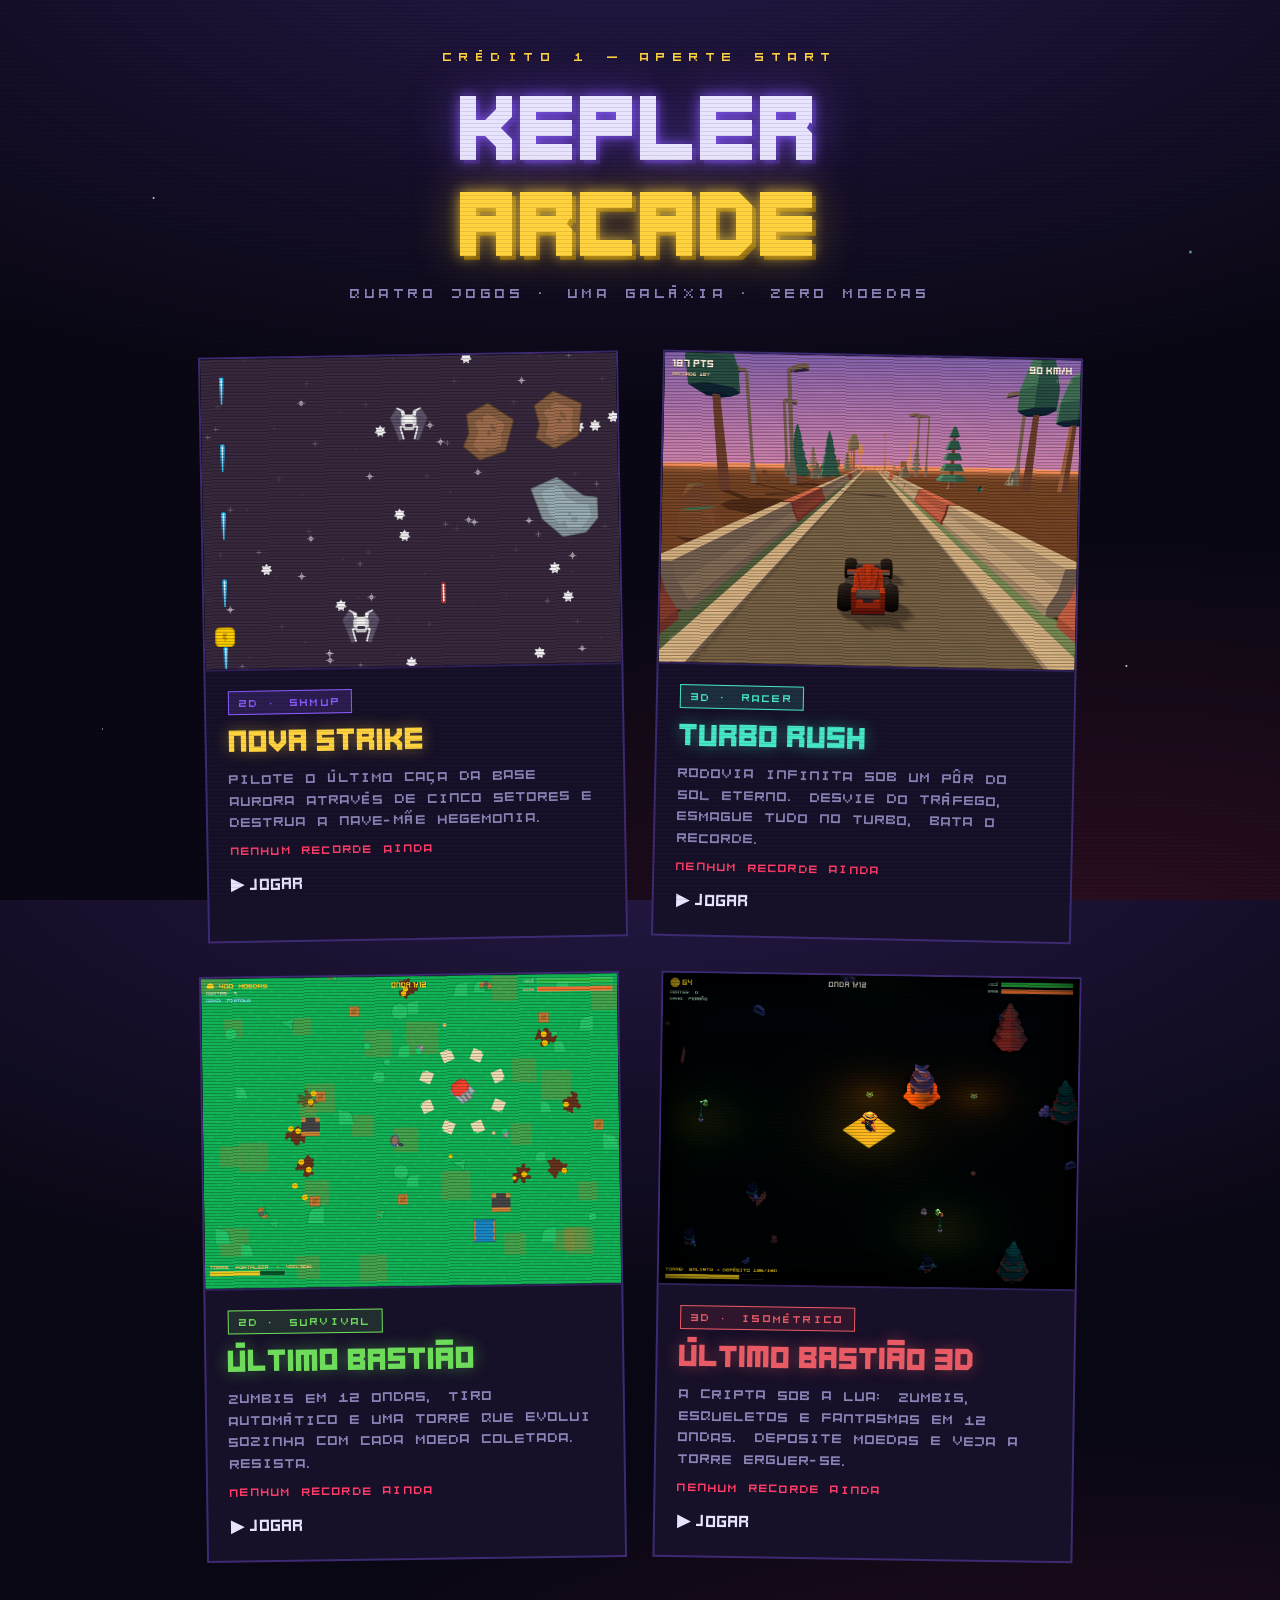
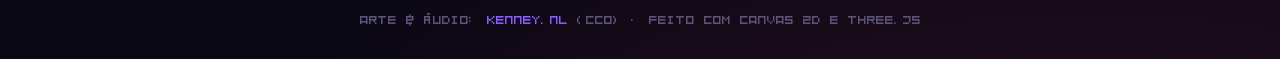
==== index.html @ 78807e3f "ÚLTIMO BASTIÃO 3D — survivors isométrico estilo Diablo Three.js com câmera ortográfica isométrica, n" ====
<!DOCTYPE html>
<html lang="pt-BR">
<head>
  <meta charset="UTF-8">
  <meta name="viewport" content="width=device-width, initial-scale=1.0">
  <title>KEPLER ARCADE — fliperama virtual</title>
  <script>
    // carrega o CSS com versão única por visita (evita estilos em cache)
    document.write('<link rel="stylesheet" href="style.css?v=' + Date.now() + '">');
  </script>
  <noscript><link rel="stylesheet" href="style.css"></noscript>
</head>
<body>
  <div class="stars" aria-hidden="true"></div>

  <header>
    <p class="coin">CRÉDITO 1 — APERTE START</p>
    <h1 class="marquee">KEPLER<em>ARCADE</em></h1>
    <p class="sub">quatro jogos · uma galáxia · zero moedas</p>
  </header>

  <main class="cabinets">
    <!-- NOVA STRIKE -->
    <a class="cab cab-nova" id="link-nova" href="../nova-strike/">
      <div class="cab-screen">
        <img src="assets/shots/nova-strike.png" alt="NOVA STRIKE — gameplay" loading="lazy">
        <div class="scan"></div>
      </div>
      <div class="cab-info">
        <span class="badge badge-2d">2D · SHMUP</span>
        <h2>NOVA STRIKE</h2>
        <p>Pilote o último caça da base Aurora através de cinco setores e destrua a nave-mãe HEGEMONIA.</p>
        <span class="rec" data-key="novastrike_hiscore"></span>
        <span class="play">▶ JOGAR</span>
      </div>
    </a>

    <!-- TURBO RUSH -->
    <a class="cab cab-turbo" href="turbo-rush/">
      <div class="cab-screen">
        <img src="assets/shots/turbo-rush.png" alt="TURBO RUSH — gameplay" loading="lazy">
        <div class="scan"></div>
      </div>
      <div class="cab-info">
        <span class="badge badge-3d">3D · RACER</span>
        <h2>TURBO RUSH</h2>
        <p>Rodovia infinita sob um pôr do sol eterno. Desvie do tráfego, esmague tudo no turbo, bata o recorde.</p>
        <span class="rec" data-key="turborush_hiscore"></span>
        <span class="play">▶ JOGAR</span>
      </div>
    </a>

    <!-- ÚLTIMO BASTIÃO -->
    <a class="cab cab-bastiao" href="ultimo-bastiao/">
      <div class="cab-screen">
        <img src="assets/shots/ultimo-bastiao.png" alt="ÚLTIMO BASTIÃO — gameplay" loading="lazy">
        <div class="scan"></div>
      </div>
      <div class="cab-info">
        <span class="badge badge-srv">2D · SURVIVAL</span>
        <h2>ÚLTIMO BASTIÃO</h2>
        <p>Zumbis em 12 ondas, tiro automático e uma torre que evolui sozinha com cada moeda coletada. Resista.</p>
        <span class="rec" data-key="bastiao_record" data-suffix=" ondas"></span>
        <span class="play">▶ JOGAR</span>
      </div>
    </a>

    <!-- ÚLTIMO BASTIÃO 3D -->
    <a class="cab cab-cripta" href="bastiao-3d/">
      <div class="cab-screen">
        <img src="assets/shots/bastiao-3d.png" alt="ÚLTIMO BASTIÃO 3D — gameplay" loading="lazy">
        <div class="scan"></div>
      </div>
      <div class="cab-info">
        <span class="badge badge-cripta">3D · ISOMÉTRICO</span>
        <h2>ÚLTIMO BASTIÃO 3D</h2>
        <p>A cripta sob a lua: zumbis, esqueletos e fantasmas em 12 ondas. Deposite moedas e veja a torre erguer-se.</p>
        <span class="rec" data-key="bastiao3d_record" data-suffix=" ondas"></span>
        <span class="play">▶ JOGAR</span>
      </div>
    </a>
  </main>

  <footer>
    <p>arte &amp; áudio: <a href="https://kenney.nl" target="_blank" rel="noopener">kenney.nl</a> (CC0) · feito com canvas 2D e three.js</p>
  </footer>

  <div class="crt" aria-hidden="true"></div>

  <script>
    // em produção (GitHub Pages) o NOVA STRIKE mora em outro repositório
    if (location.hostname.endsWith('github.io')) {
      document.getElementById('link-nova').href = 'https://hayatog.github.io/nova-strike/';
    }
    // cache-busting: cada visita gera links únicos, forçando HTML fresco dos jogos
    document.querySelectorAll('.cab').forEach(a => {
      a.addEventListener('click', () => {
        const url = new URL(a.href, location.href);
        url.searchParams.set('t', Date.now());
        a.href = url.toString();
      });
    });
    // recordes salvos no navegador (mesma origem = compartilhado entre os jogos)
    document.querySelectorAll('.rec').forEach(el => {
      try {
        const v = parseInt(localStorage.getItem(el.dataset.key) || '0', 10);
        el.textContent = v > 0 ? 'SEU RECORDE: ' + v.toLocaleString('pt-BR') + (el.dataset.suffix || '') : 'NENHUM RECORDE AINDA';
      } catch (e) { el.textContent = ''; }
    });
  </script>
</body>
</html>
---- style.css ----
@font-face {
  font-family: 'Kenney Future';
  src: url('assets/fonts/Kenney Future Square.ttf') format('truetype');
}
@font-face {
  font-family: 'Kenney Mono';
  src: url('assets/fonts/Kenney Mini Square Mono.ttf') format('truetype');
}
@font-face {
  font-family: 'Kenney Pixel';
  src: url('assets/fonts/Kenney Pixel.ttf') format('truetype');
}

:root {
  --void: #0a0714;
  --panel: #161028;
  --neon-purple: #8a5cff;
  --neon-yellow: #ffd23e;
  --neon-teal: #46e6c8;
  --neon-pink: #ff3d68;
  --text: #e8e4ff;
  --dim: #8c84b8;
}

* { margin: 0; padding: 0; box-sizing: border-box; }

html { height: 100%; }
body {
  min-height: 100%;
  background:
    radial-gradient(ellipse 90% 55% at 50% -10%, rgba(138,92,255,.22), transparent),
    radial-gradient(ellipse 70% 45% at 85% 105%, rgba(255,61,104,.14), transparent),
    var(--void);
  color: var(--text);
  font-family: 'Kenney Mono', monospace;
  display: flex; flex-direction: column; align-items: center;
  padding: 48px 20px 32px;
  overflow-x: hidden;
}

/* estrelas em CSS puro */
.stars {
  position: fixed; inset: 0; pointer-events: none; z-index: 0;
  background-image:
    radial-gradient(1.5px 1.5px at 12% 22%, #fff, transparent),
    radial-gradient(1px 1px at 34% 64%, #cdbfff, transparent),
    radial-gradient(2px 2px at 56% 12%, #fff, transparent),
    radial-gradient(1px 1px at 71% 41%, #9ce0ff, transparent),
    radial-gradient(1.5px 1.5px at 88% 74%, #fff, transparent),
    radial-gradient(1px 1px at 8% 81%, #ffd9b0, transparent),
    radial-gradient(1.5px 1.5px at 44% 89%, #cdbfff, transparent),
    radial-gradient(1px 1px at 63% 56%, #fff, transparent),
    radial-gradient(2px 2px at 93% 28%, #9ce0ff, transparent),
    radial-gradient(1px 1px at 25% 44%, #fff, transparent);
  animation: twinkle 4s ease-in-out infinite alternate;
}
@keyframes twinkle { from { opacity: .55; } to { opacity: 1; } }

header { text-align: center; z-index: 1; }

.coin {
  font-size: 13px; letter-spacing: .5em; color: var(--neon-yellow);
  animation: blink 1.4s steps(2) infinite;
}
@keyframes blink { 50% { opacity: .25; } }

.marquee {
  font-family: 'Kenney Future', sans-serif;
  font-size: clamp(44px, 9vw, 96px);
  line-height: 1;
  margin: 18px 0 10px;
  color: var(--text);
  text-shadow:
    0 0 14px rgba(138,92,255,.9),
    0 0 48px rgba(138,92,255,.5),
    4px 4px 0 #2a1a55;
}
.marquee em {
  font-style: normal; display: block;
  color: var(--neon-yellow);
  text-shadow:
    0 0 14px rgba(255,210,62,.8),
    0 0 48px rgba(255,210,62,.4),
    4px 4px 0 #6b4a00;
}

.sub { color: var(--dim); letter-spacing: .25em; font-size: clamp(11px, 1.8vw, 14px); }

/* ---------- gabinetes ---------- */
.cabinets {
  display: grid;
  grid-template-columns: repeat(auto-fit, minmax(300px, 420px));
  gap: 34px;
  justify-content: center;
  margin: 52px 0;
  z-index: 1;
  width: 100%;
  max-width: 960px;
}

.cab {
  display: flex; flex-direction: column;
  background: var(--panel);
  border: 2px solid rgba(138,92,255,.35);
  text-decoration: none; color: inherit;
  transform: rotate(-1deg);
  transition: transform .18s ease, box-shadow .18s ease, border-color .18s ease;
}
.cab:nth-child(2) { transform: rotate(1.2deg); }
.cab:hover {
  transform: rotate(0) translateY(-8px) scale(1.02);
  border-color: var(--neon-yellow);
  box-shadow: 0 18px 50px rgba(0,0,0,.6), 0 0 38px rgba(138,92,255,.35);
}
.cab-turbo:hover { box-shadow: 0 18px 50px rgba(0,0,0,.6), 0 0 38px rgba(70,230,200,.3); border-color: var(--neon-teal); }

.cab-screen {
  position: relative;
  aspect-ratio: 4 / 3;
  overflow: hidden;
  background: #000;
  border-bottom: 2px solid rgba(138,92,255,.35);
}
.cab-screen img {
  width: 100%; height: 100%; object-fit: cover; display: block;
  filter: saturate(1.15) contrast(1.05);
  transition: transform .3s ease;
}
.cab:hover .cab-screen img { transform: scale(1.06); }
.scan {
  position: absolute; inset: 0;
  background: repeating-linear-gradient(0deg, rgba(0,0,0,.22) 0 1px, transparent 1px 3px);
  pointer-events: none;
}

.cab-info { padding: 20px 22px 24px; display: flex; flex-direction: column; gap: 9px; }

.badge {
  align-self: flex-start;
  font-size: 11px; letter-spacing: .2em;
  padding: 4px 10px;
}
.badge-2d { background: rgba(138,92,255,.18); color: var(--neon-purple); border: 1px solid var(--neon-purple); }
.badge-3d { background: rgba(70,230,200,.14); color: var(--neon-teal); border: 1px solid var(--neon-teal); }
.badge-srv { background: rgba(110,220,90,.14); color: #6edc5a; border: 1px solid #6edc5a; }
.badge-cripta { background: rgba(200,60,70,.14); color: #e85a64; border: 1px solid #e85a64; }

.cab h2 {
  font-family: 'Kenney Future', sans-serif;
  font-size: clamp(24px, 3.4vw, 32px);
}
.cab-nova h2 { color: var(--neon-yellow); text-shadow: 0 0 16px rgba(255,210,62,.45); }
.cab-turbo h2 { color: var(--neon-teal); text-shadow: 0 0 16px rgba(70,230,200,.45); }
.cab-bastiao h2 { color: #6edc5a; text-shadow: 0 0 16px rgba(110,220,90,.45); }
.cab-bastiao:hover { box-shadow: 0 18px 50px rgba(0,0,0,.6), 0 0 38px rgba(110,220,90,.3); border-color: #6edc5a; }
.cab-cripta h2 { color: #e85a64; text-shadow: 0 0 16px rgba(232,90,100,.45); }
.cab-cripta:hover { box-shadow: 0 18px 50px rgba(0,0,0,.6), 0 0 38px rgba(232,90,100,.3); border-color: #e85a64; }
.cab:nth-child(3) { transform: rotate(-0.8deg); }
.cab:nth-child(4) { transform: rotate(0.9deg); }

.cab p { font-size: 14px; line-height: 1.55; color: var(--dim); }

.rec { font-size: 12px; color: var(--neon-pink); letter-spacing: .1em; }

.play {
  margin-top: 6px;
  font-family: 'Kenney Future', sans-serif;
  font-size: 18px; color: var(--text);
}
.cab:hover .play { animation: blink 0.8s steps(2) infinite; }

footer { z-index: 1; color: #5c5478; font-size: 12px; text-align: center; }
footer a { color: var(--neon-purple); text-decoration: none; }

/* ---------- CRT global ---------- */
.crt {
  position: fixed; inset: 0; z-index: 60; pointer-events: none;
  background: repeating-linear-gradient(0deg, rgba(0,0,0,.09) 0 1px, transparent 1px 4px);
}
---- style.css ----
@font-face {
  font-family: 'Kenney Future';
  src: url('assets/fonts/Kenney Future Square.ttf') format('truetype');
}
@font-face {
  font-family: 'Kenney Mono';
  src: url('assets/fonts/Kenney Mini Square Mono.ttf') format('truetype');
}
@font-face {
  font-family: 'Kenney Pixel';
  src: url('assets/fonts/Kenney Pixel.ttf') format('truetype');
}

:root {
  --void: #0a0714;
  --panel: #161028;
  --neon-purple: #8a5cff;
  --neon-yellow: #ffd23e;
  --neon-teal: #46e6c8;
  --neon-pink: #ff3d68;
  --text: #e8e4ff;
  --dim: #8c84b8;
}

* { margin: 0; padding: 0; box-sizing: border-box; }

html { height: 100%; }
body {
  min-height: 100%;
  background:
    radial-gradient(ellipse 90% 55% at 50% -10%, rgba(138,92,255,.22), transparent),
    radial-gradient(ellipse 70% 45% at 85% 105%, rgba(255,61,104,.14), transparent),
    var(--void);
  color: var(--text);
  font-family: 'Kenney Mono', monospace;
  display: flex; flex-direction: column; align-items: center;
  padding: 48px 20px 32px;
  overflow-x: hidden;
}

/* estrelas em CSS puro */
.stars {
  position: fixed; inset: 0; pointer-events: none; z-index: 0;
  background-image:
    radial-gradient(1.5px 1.5px at 12% 22%, #fff, transparent),
    radial-gradient(1px 1px at 34% 64%, #cdbfff, transparent),
    radial-gradient(2px 2px at 56% 12%, #fff, transparent),
    radial-gradient(1px 1px at 71% 41%, #9ce0ff, transparent),
    radial-gradient(1.5px 1.5px at 88% 74%, #fff, transparent),
    radial-gradient(1px 1px at 8% 81%, #ffd9b0, transparent),
    radial-gradient(1.5px 1.5px at 44% 89%, #cdbfff, transparent),
    radial-gradient(1px 1px at 63% 56%, #fff, transparent),
    radial-gradient(2px 2px at 93% 28%, #9ce0ff, transparent),
    radial-gradient(1px 1px at 25% 44%, #fff, transparent);
  animation: twinkle 4s ease-in-out infinite alternate;
}
@keyframes twinkle { from { opacity: .55; } to { opacity: 1; } }

header { text-align: center; z-index: 1; }

.coin {
  font-size: 13px; letter-spacing: .5em; color: var(--neon-yellow);
  animation: blink 1.4s steps(2) infinite;
}
@keyframes blink { 50% { opacity: .25; } }

.marquee {
  font-family: 'Kenney Future', sans-serif;
  font-size: clamp(44px, 9vw, 96px);
  line-height: 1;
  margin: 18px 0 10px;
  color: var(--text);
  text-shadow:
    0 0 14px rgba(138,92,255,.9),
    0 0 48px rgba(138,92,255,.5),
    4px 4px 0 #2a1a55;
}
.marquee em {
  font-style: normal; display: block;
  color: var(--neon-yellow);
  text-shadow:
    0 0 14px rgba(255,210,62,.8),
    0 0 48px rgba(255,210,62,.4),
    4px 4px 0 #6b4a00;
}

.sub { color: var(--dim); letter-spacing: .25em; font-size: clamp(11px, 1.8vw, 14px); }

/* ---------- gabinetes ---------- */
.cabinets {
  display: grid;
  grid-template-columns: repeat(auto-fit, minmax(300px, 420px));
  gap: 34px;
  justify-content: center;
  margin: 52px 0;
  z-index: 1;
  width: 100%;
  max-width: 960px;
}

.cab {
  display: flex; flex-direction: column;
  background: var(--panel);
  border: 2px solid rgba(138,92,255,.35);
  text-decoration: none; color: inherit;
  transform: rotate(-1deg);
  transition: transform .18s ease, box-shadow .18s ease, border-color .18s ease;
}
.cab:nth-child(2) { transform: rotate(1.2deg); }
.cab:hover {
  transform: rotate(0) translateY(-8px) scale(1.02);
  border-color: var(--neon-yellow);
  box-shadow: 0 18px 50px rgba(0,0,0,.6), 0 0 38px rgba(138,92,255,.35);
}
.cab-turbo:hover { box-shadow: 0 18px 50px rgba(0,0,0,.6), 0 0 38px rgba(70,230,200,.3); border-color: var(--neon-teal); }

.cab-screen {
  position: relative;
  aspect-ratio: 4 / 3;
  overflow: hidden;
  background: #000;
  border-bottom: 2px solid rgba(138,92,255,.35);
}
.cab-screen img {
  width: 100%; height: 100%; object-fit: cover; display: block;
  filter: saturate(1.15) contrast(1.05);
  transition: transform .3s ease;
}
.cab:hover .cab-screen img { transform: scale(1.06); }
.scan {
  position: absolute; inset: 0;
  background: repeating-linear-gradient(0deg, rgba(0,0,0,.22) 0 1px, transparent 1px 3px);
  pointer-events: none;
}

.cab-info { padding: 20px 22px 24px; display: flex; flex-direction: column; gap: 9px; }

.badge {
  align-self: flex-start;
  font-size: 11px; letter-spacing: .2em;
  padding: 4px 10px;
}
.badge-2d { background: rgba(138,92,255,.18); color: var(--neon-purple); border: 1px solid var(--neon-purple); }
.badge-3d { background: rgba(70,230,200,.14); color: var(--neon-teal); border: 1px solid var(--neon-teal); }
.badge-srv { background: rgba(110,220,90,.14); color: #6edc5a; border: 1px solid #6edc5a; }
.badge-cripta { background: rgba(200,60,70,.14); color: #e85a64; border: 1px solid #e85a64; }

.cab h2 {
  font-family: 'Kenney Future', sans-serif;
  font-size: clamp(24px, 3.4vw, 32px);
}
.cab-nova h2 { color: var(--neon-yellow); text-shadow: 0 0 16px rgba(255,210,62,.45); }
.cab-turbo h2 { color: var(--neon-teal); text-shadow: 0 0 16px rgba(70,230,200,.45); }
.cab-bastiao h2 { color: #6edc5a; text-shadow: 0 0 16px rgba(110,220,90,.45); }
.cab-bastiao:hover { box-shadow: 0 18px 50px rgba(0,0,0,.6), 0 0 38px rgba(110,220,90,.3); border-color: #6edc5a; }
.cab-cripta h2 { color: #e85a64; text-shadow: 0 0 16px rgba(232,90,100,.45); }
.cab-cripta:hover { box-shadow: 0 18px 50px rgba(0,0,0,.6), 0 0 38px rgba(232,90,100,.3); border-color: #e85a64; }
.cab:nth-child(3) { transform: rotate(-0.8deg); }
.cab:nth-child(4) { transform: rotate(0.9deg); }

.cab p { font-size: 14px; line-height: 1.55; color: var(--dim); }

.rec { font-size: 12px; color: var(--neon-pink); letter-spacing: .1em; }

.play {
  margin-top: 6px;
  font-family: 'Kenney Future', sans-serif;
  font-size: 18px; color: var(--text);
}
.cab:hover .play { animation: blink 0.8s steps(2) infinite; }

footer { z-index: 1; color: #5c5478; font-size: 12px; text-align: center; }
footer a { color: var(--neon-purple); text-decoration: none; }

/* ---------- CRT global ---------- */
.crt {
  position: fixed; inset: 0; z-index: 60; pointer-events: none;
  background: repeating-linear-gradient(0deg, rgba(0,0,0,.09) 0 1px, transparent 1px 4px);
}
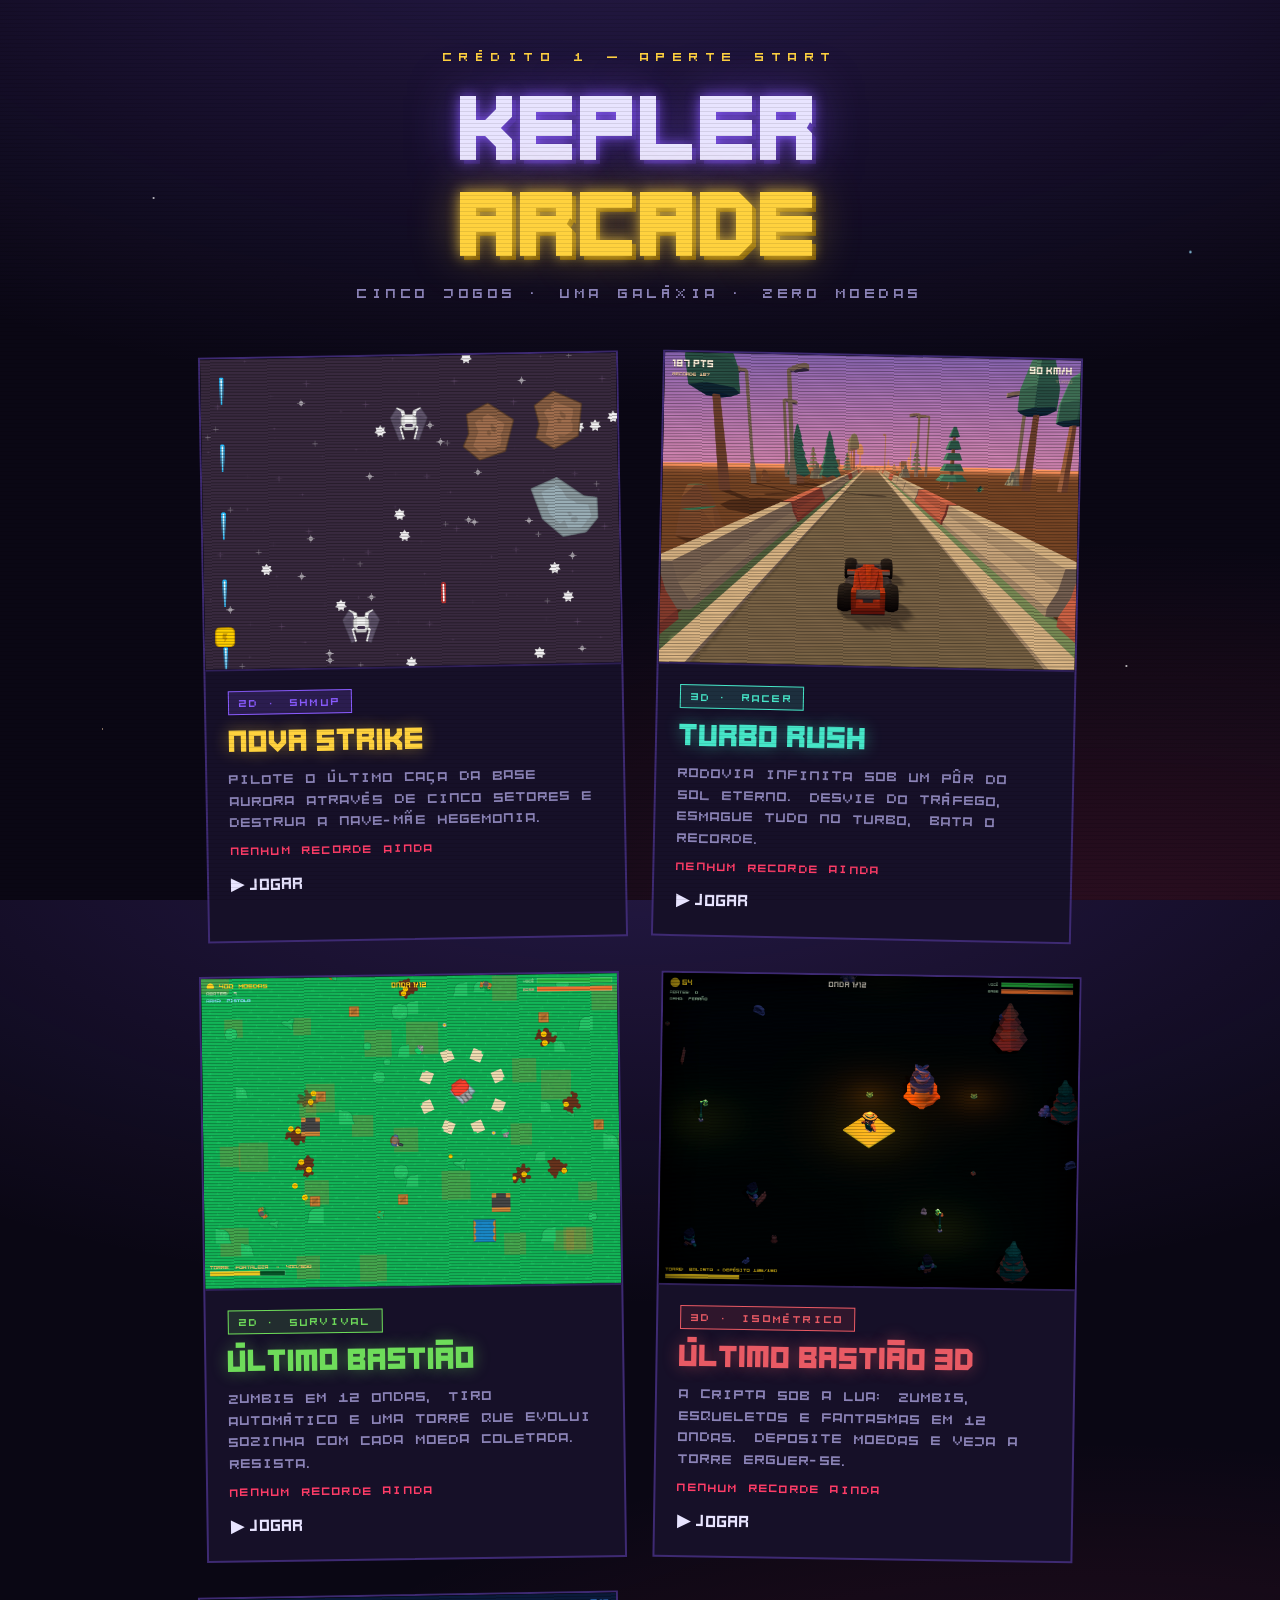
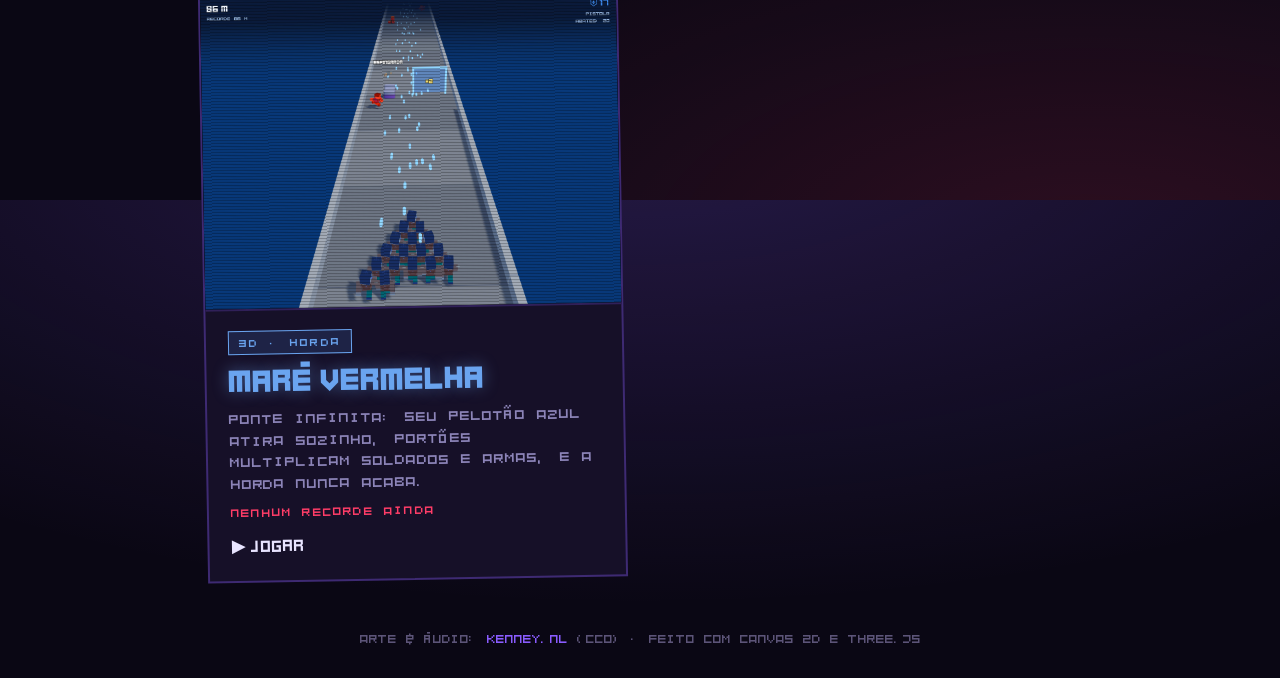
==== commit 7838d0d9: "MARÉ VERMELHA — bridge runner de horda infinita (estilo Last War) Pelotão azul com tiro automático m" ====
--- a/index.html
+++ b/index.html
@@ -16,7 +16,7 @@
   <header>
     <p class="coin">CRÉDITO 1 — APERTE START</p>
     <h1 class="marquee">KEPLER<em>ARCADE</em></h1>
-    <p class="sub">quatro jogos · uma galáxia · zero moedas</p>
+    <p class="sub">cinco jogos · uma galáxia · zero moedas</p>
   </header>
 
   <main class="cabinets">
@@ -79,6 +79,21 @@
         <span class="play">▶ JOGAR</span>
       </div>
     </a>
+
+    <!-- MARÉ VERMELHA -->
+    <a class="cab cab-mare" href="mare-vermelha/">
+      <div class="cab-screen">
+        <img src="assets/shots/mare-vermelha.png" alt="MARÉ VERMELHA — gameplay" loading="lazy">
+        <div class="scan"></div>
+      </div>
+      <div class="cab-info">
+        <span class="badge badge-mare">3D · HORDA</span>
+        <h2>MARÉ VERMELHA</h2>
+        <p>Ponte infinita: seu pelotão azul atira sozinho, portões multiplicam soldados e armas, e a horda nunca acaba.</p>
+        <span class="rec" data-key="mare_record" data-suffix=" m"></span>
+        <span class="play">▶ JOGAR</span>
+      </div>
+    </a>
   </main>
 
   <footer>
--- a/style.css
+++ b/style.css
@@ -144,6 +144,7 @@
 .badge-3d { background: rgba(70,230,200,.14); color: var(--neon-teal); border: 1px solid var(--neon-teal); }
 .badge-srv { background: rgba(110,220,90,.14); color: #6edc5a; border: 1px solid #6edc5a; }
 .badge-cripta { background: rgba(200,60,70,.14); color: #e85a64; border: 1px solid #e85a64; }
+.badge-mare { background: rgba(74,138,223,.16); color: #6aa4ef; border: 1px solid #6aa4ef; }
 
 .cab h2 {
   font-family: 'Kenney Future', sans-serif;
@@ -155,8 +156,11 @@
 .cab-bastiao:hover { box-shadow: 0 18px 50px rgba(0,0,0,.6), 0 0 38px rgba(110,220,90,.3); border-color: #6edc5a; }
 .cab-cripta h2 { color: #e85a64; text-shadow: 0 0 16px rgba(232,90,100,.45); }
 .cab-cripta:hover { box-shadow: 0 18px 50px rgba(0,0,0,.6), 0 0 38px rgba(232,90,100,.3); border-color: #e85a64; }
+.cab-mare h2 { color: #6aa4ef; text-shadow: 0 0 16px rgba(106,164,239,.45); }
+.cab-mare:hover { box-shadow: 0 18px 50px rgba(0,0,0,.6), 0 0 38px rgba(106,164,239,.3); border-color: #6aa4ef; }
 .cab:nth-child(3) { transform: rotate(-0.8deg); }
 .cab:nth-child(4) { transform: rotate(0.9deg); }
+.cab:nth-child(5) { transform: rotate(-1deg); }
 
 .cab p { font-size: 14px; line-height: 1.55; color: var(--dim); }
 
--- a/style.css
+++ b/style.css
@@ -144,6 +144,7 @@
 .badge-3d { background: rgba(70,230,200,.14); color: var(--neon-teal); border: 1px solid var(--neon-teal); }
 .badge-srv { background: rgba(110,220,90,.14); color: #6edc5a; border: 1px solid #6edc5a; }
 .badge-cripta { background: rgba(200,60,70,.14); color: #e85a64; border: 1px solid #e85a64; }
+.badge-mare { background: rgba(74,138,223,.16); color: #6aa4ef; border: 1px solid #6aa4ef; }
 
 .cab h2 {
   font-family: 'Kenney Future', sans-serif;
@@ -155,8 +156,11 @@
 .cab-bastiao:hover { box-shadow: 0 18px 50px rgba(0,0,0,.6), 0 0 38px rgba(110,220,90,.3); border-color: #6edc5a; }
 .cab-cripta h2 { color: #e85a64; text-shadow: 0 0 16px rgba(232,90,100,.45); }
 .cab-cripta:hover { box-shadow: 0 18px 50px rgba(0,0,0,.6), 0 0 38px rgba(232,90,100,.3); border-color: #e85a64; }
+.cab-mare h2 { color: #6aa4ef; text-shadow: 0 0 16px rgba(106,164,239,.45); }
+.cab-mare:hover { box-shadow: 0 18px 50px rgba(0,0,0,.6), 0 0 38px rgba(106,164,239,.3); border-color: #6aa4ef; }
 .cab:nth-child(3) { transform: rotate(-0.8deg); }
 .cab:nth-child(4) { transform: rotate(0.9deg); }
+.cab:nth-child(5) { transform: rotate(-1deg); }
 
 .cab p { font-size: 14px; line-height: 1.55; color: var(--dim); }
 
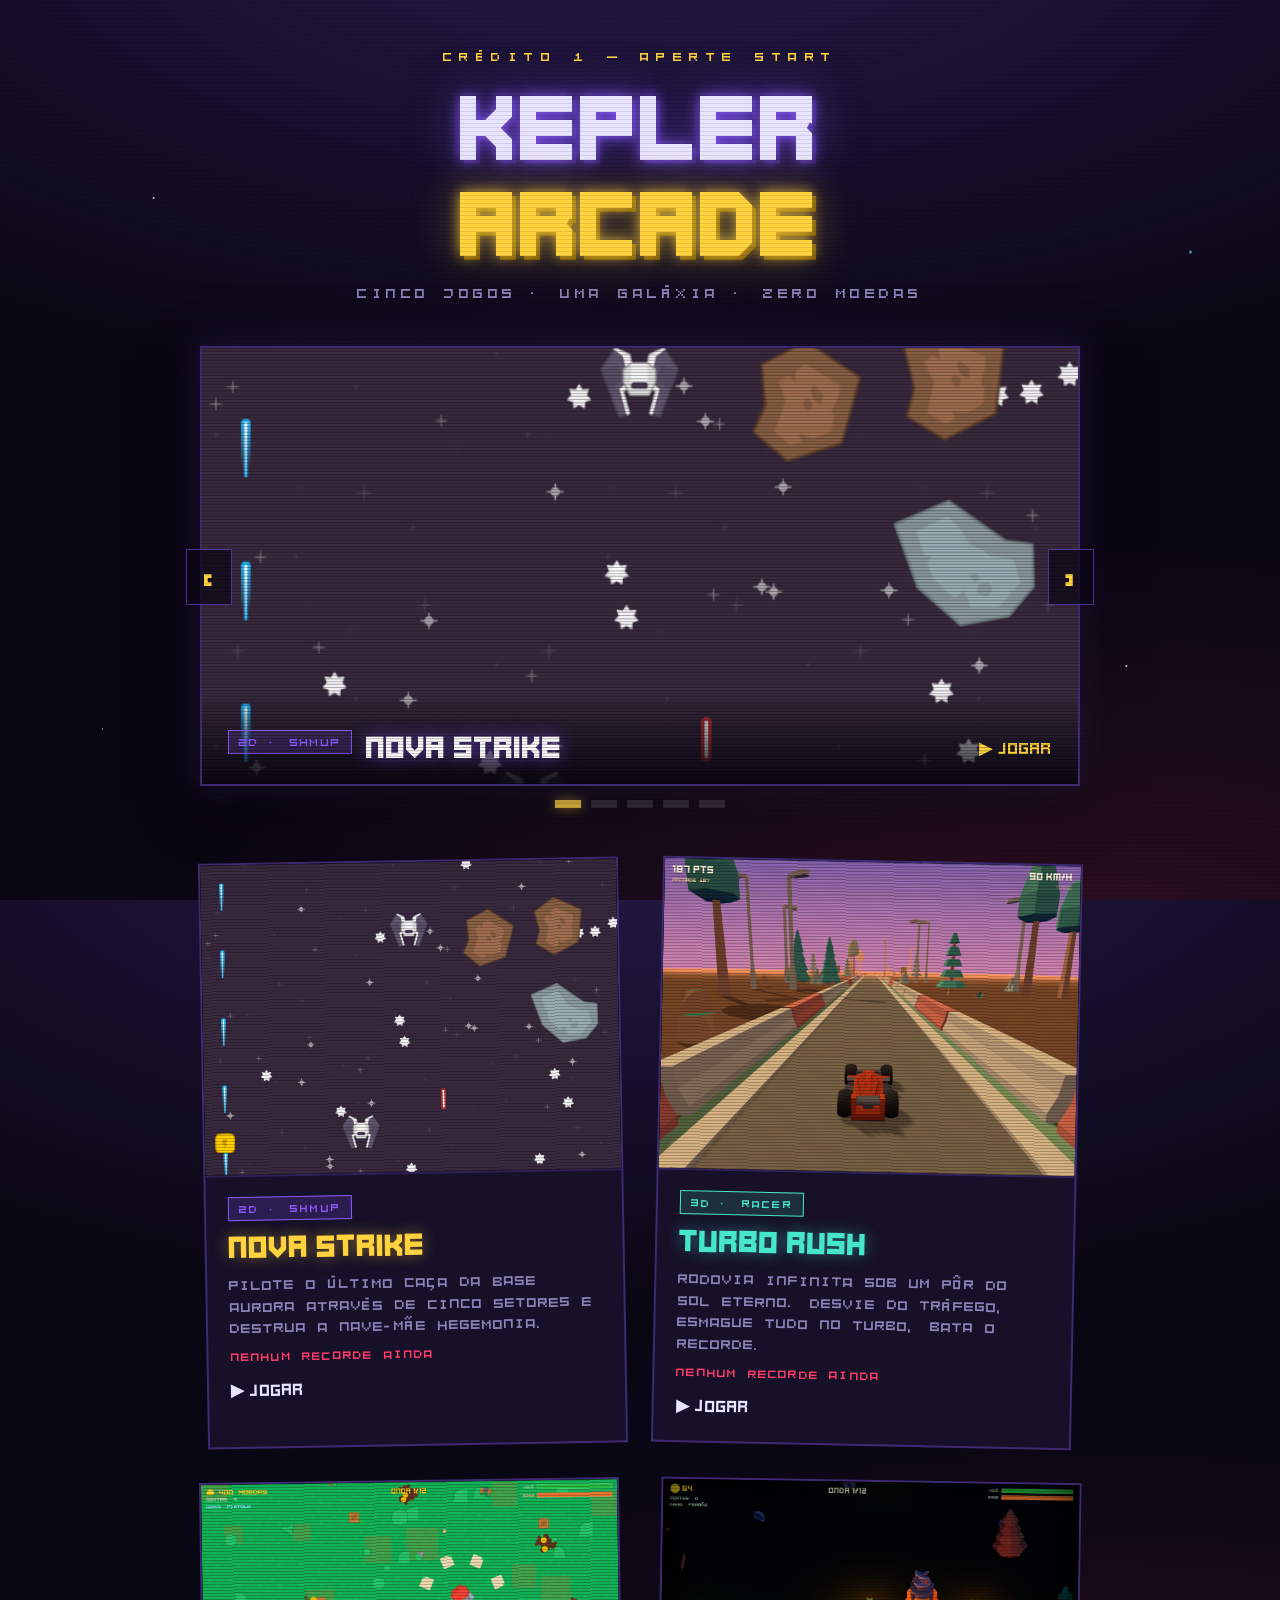
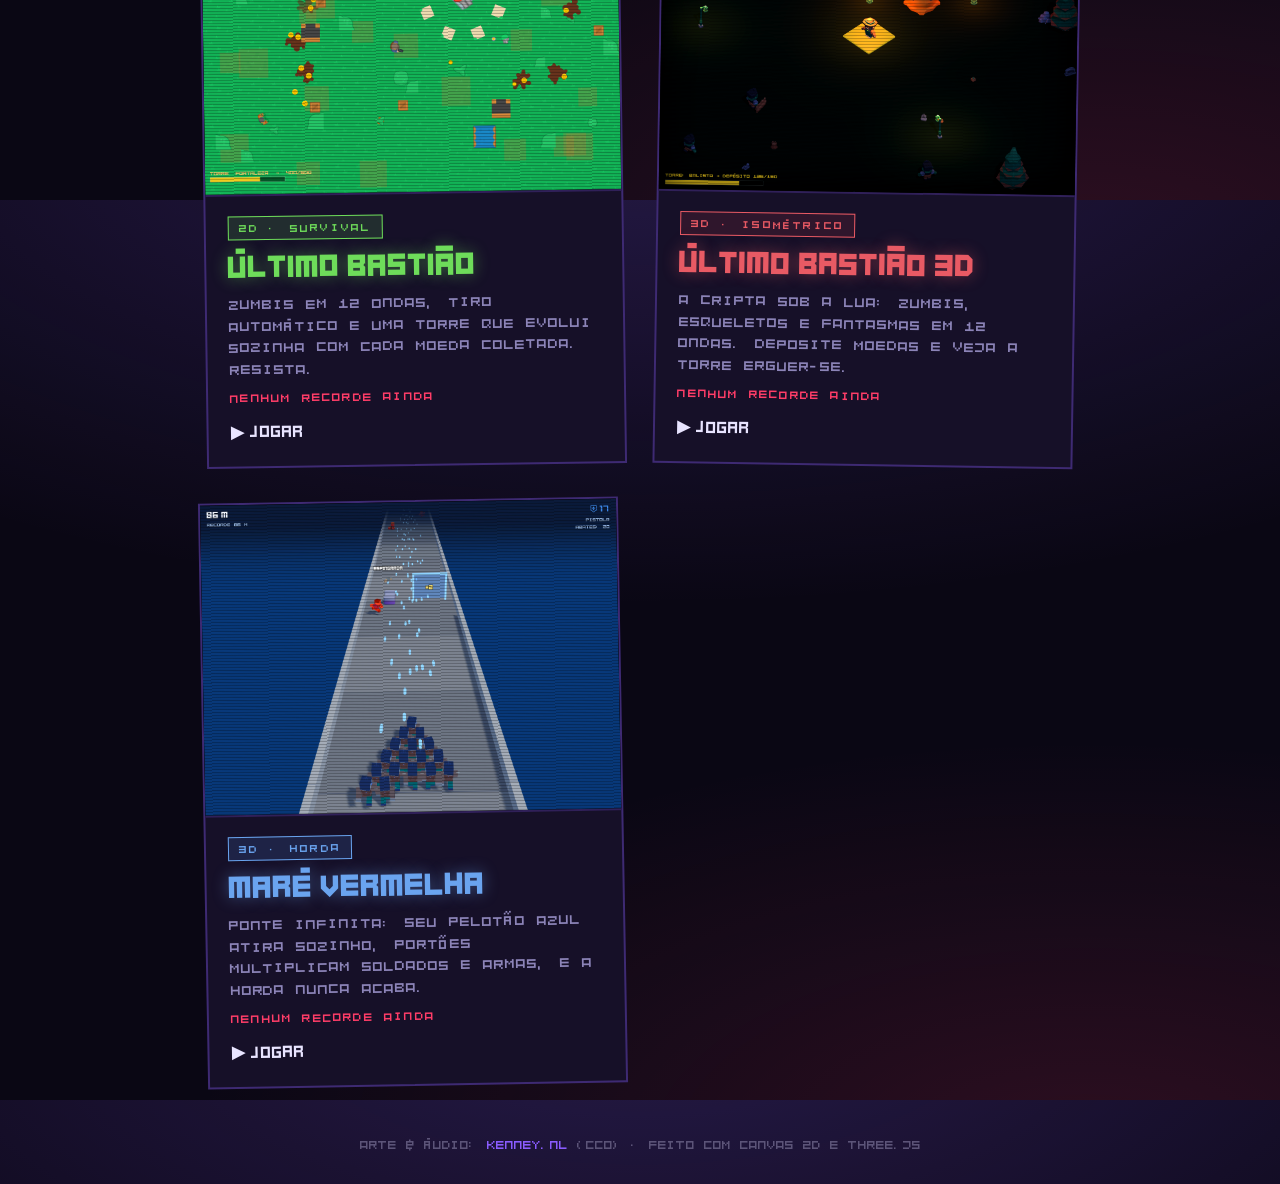
==== commit 57df6352: "Maré Vermelha turbinado + carrossel de destaques no hub Maré Vermelha (validado localmente): - Inimi" ====
--- a/index.html
+++ b/index.html
@@ -19,6 +19,36 @@
     <p class="sub">cinco jogos · uma galáxia · zero moedas</p>
   </header>
 
+  <!-- Carrossel de destaque -->
+  <section class="carousel" id="carousel" aria-label="Destaques">
+    <div class="car-track" id="car-track">
+      <a class="car-slide" href="../nova-strike/" data-nova>
+        <img src="assets/shots/nova-strike.png" alt="NOVA STRIKE">
+        <div class="car-info"><span class="badge badge-2d">2D · SHMUP</span><h3>NOVA STRIKE</h3><span class="car-play">▶ JOGAR</span></div>
+      </a>
+      <a class="car-slide" href="turbo-rush/">
+        <img src="assets/shots/turbo-rush.png" alt="TURBO RUSH">
+        <div class="car-info"><span class="badge badge-3d">3D · RACER</span><h3>TURBO RUSH</h3><span class="car-play">▶ JOGAR</span></div>
+      </a>
+      <a class="car-slide" href="ultimo-bastiao/">
+        <img src="assets/shots/ultimo-bastiao.png" alt="ÚLTIMO BASTIÃO">
+        <div class="car-info"><span class="badge badge-srv">2D · SURVIVAL</span><h3>ÚLTIMO BASTIÃO</h3><span class="car-play">▶ JOGAR</span></div>
+      </a>
+      <a class="car-slide" href="bastiao-3d/">
+        <img src="assets/shots/bastiao-3d.png" alt="ÚLTIMO BASTIÃO 3D">
+        <div class="car-info"><span class="badge badge-cripta">3D · ISOMÉTRICO</span><h3>ÚLTIMO BASTIÃO 3D</h3><span class="car-play">▶ JOGAR</span></div>
+      </a>
+      <a class="car-slide" href="mare-vermelha/">
+        <img src="assets/shots/mare-vermelha.png" alt="MARÉ VERMELHA">
+        <div class="car-info"><span class="badge badge-mare">3D · HORDA</span><h3>MARÉ VERMELHA</h3><span class="car-play">▶ JOGAR</span></div>
+      </a>
+      <div class="scan"></div>
+    </div>
+    <button class="car-arrow car-prev" id="car-prev" aria-label="Anterior">‹</button>
+    <button class="car-arrow car-next" id="car-next" aria-label="Próximo">›</button>
+    <div class="car-dots" id="car-dots"></div>
+  </section>
+
   <main class="cabinets">
     <!-- NOVA STRIKE -->
     <a class="cab cab-nova" id="link-nova" href="../nova-strike/">
@@ -105,8 +135,53 @@
   <script>
     // em produção (GitHub Pages) o NOVA STRIKE mora em outro repositório
     if (location.hostname.endsWith('github.io')) {
-      document.getElementById('link-nova').href = 'https://hayatog.github.io/nova-strike/';
+      document.querySelectorAll('#link-nova, [data-nova]').forEach(a => {
+        a.href = 'https://hayatog.github.io/nova-strike/';
+      });
     }
+
+    // ---- carrossel ----
+    (() => {
+      const track = document.getElementById('car-track');
+      const slides = [...track.querySelectorAll('.car-slide')];
+      const dotsBox = document.getElementById('car-dots');
+      let idx = 0, timer = null;
+
+      slides.forEach((_, i) => {
+        const d = document.createElement('button');
+        d.className = 'car-dot';
+        d.setAttribute('aria-label', 'Slide ' + (i + 1));
+        d.addEventListener('click', () => go(i, true));
+        dotsBox.appendChild(d);
+      });
+      const dots = [...dotsBox.children];
+
+      function go(i, manual) {
+        idx = (i + slides.length) % slides.length;
+        slides.forEach((s, k) => s.classList.toggle('active', k === idx));
+        dots.forEach((d, k) => d.classList.toggle('active', k === idx));
+        if (manual) restart();
+      }
+      function next() { go(idx + 1); }
+      function restart() { clearInterval(timer); timer = setInterval(next, 4000); }
+
+      document.getElementById('car-prev').addEventListener('click', () => go(idx - 1, true));
+      document.getElementById('car-next').addEventListener('click', () => go(idx + 1, true));
+      const box = document.getElementById('carousel');
+      box.addEventListener('mouseenter', () => clearInterval(timer));
+      box.addEventListener('mouseleave', restart);
+      // deslize no celular
+      let sx = null;
+      box.addEventListener('touchstart', e => { sx = e.touches[0].clientX; }, { passive: true });
+      box.addEventListener('touchend', e => {
+        if (sx === null) return;
+        const dx = e.changedTouches[0].clientX - sx;
+        if (Math.abs(dx) > 40) go(idx + (dx < 0 ? 1 : -1), true);
+        sx = null;
+      }, { passive: true });
+
+      go(0); restart();
+    })();
     // cache-busting: cada visita gera links únicos, forçando HTML fresco dos jogos
     document.querySelectorAll('.cab').forEach(a => {
       a.addEventListener('click', () => {
--- a/style.css
+++ b/style.css
@@ -86,6 +86,82 @@
 
 .sub { color: var(--dim); letter-spacing: .25em; font-size: clamp(11px, 1.8vw, 14px); }
 
+/* ---------- carrossel ---------- */
+.carousel {
+  position: relative; z-index: 1;
+  width: 100%; max-width: 880px;
+  margin: 44px auto 0;
+}
+.car-track {
+  position: relative;
+  aspect-ratio: 16 / 8;
+  overflow: hidden;
+  border: 2px solid rgba(138,92,255,.45);
+  background: #000;
+  box-shadow: 0 14px 50px rgba(0,0,0,.55), 0 0 34px rgba(138,92,255,.22);
+}
+.car-slide {
+  position: absolute; inset: 0;
+  opacity: 0; transition: opacity .6s ease;
+  pointer-events: none;
+  text-decoration: none; color: inherit;
+}
+.car-slide.active { opacity: 1; pointer-events: auto; }
+.car-slide img {
+  width: 100%; height: 100%; object-fit: cover; display: block;
+  filter: saturate(1.15) contrast(1.05);
+}
+.car-info {
+  position: absolute; left: 0; right: 0; bottom: 0;
+  padding: 38px 26px 18px;
+  display: flex; align-items: center; gap: 14px;
+  background: linear-gradient(180deg, transparent, rgba(6,4,14,.92));
+}
+.car-info h3 {
+  font-family: 'Kenney Future', sans-serif;
+  font-size: clamp(20px, 3.4vw, 32px);
+  color: #fff; text-shadow: 0 0 18px rgba(138,92,255,.7);
+}
+.car-play {
+  margin-left: auto;
+  font-family: 'Kenney Future', sans-serif;
+  font-size: clamp(13px, 2vw, 18px);
+  color: var(--neon-yellow);
+}
+.car-slide.active:hover .car-play { animation: blink .8s steps(2) infinite; }
+
+.car-arrow {
+  position: absolute; top: 50%; transform: translateY(-50%);
+  z-index: 2;
+  font-family: 'Kenney Future', sans-serif;
+  font-size: 30px; line-height: 1;
+  width: 46px; height: 56px;
+  background: rgba(10,7,20,.7); color: var(--neon-yellow);
+  border: 1px solid rgba(138,92,255,.5);
+  cursor: pointer;
+  transition: background .15s, box-shadow .15s;
+}
+.car-arrow:hover { background: rgba(138,92,255,.3); box-shadow: 0 0 18px rgba(138,92,255,.4); }
+.car-prev { left: -14px; }
+.car-next { right: -14px; }
+
+.car-dots {
+  display: flex; justify-content: center; gap: 10px;
+  margin-top: 14px;
+}
+.car-dot {
+  width: 26px; height: 8px;
+  background: rgba(255,255,255,.15);
+  border: none; cursor: pointer;
+  transition: background .2s, box-shadow .2s;
+}
+.car-dot.active { background: var(--neon-yellow); box-shadow: 0 0 12px rgba(255,210,62,.6); }
+
+@media (max-width: 640px) {
+  .car-prev { left: 4px; }
+  .car-next { right: 4px; }
+}
+
 /* ---------- gabinetes ---------- */
 .cabinets {
   display: grid;
--- a/style.css
+++ b/style.css
@@ -86,6 +86,82 @@
 
 .sub { color: var(--dim); letter-spacing: .25em; font-size: clamp(11px, 1.8vw, 14px); }
 
+/* ---------- carrossel ---------- */
+.carousel {
+  position: relative; z-index: 1;
+  width: 100%; max-width: 880px;
+  margin: 44px auto 0;
+}
+.car-track {
+  position: relative;
+  aspect-ratio: 16 / 8;
+  overflow: hidden;
+  border: 2px solid rgba(138,92,255,.45);
+  background: #000;
+  box-shadow: 0 14px 50px rgba(0,0,0,.55), 0 0 34px rgba(138,92,255,.22);
+}
+.car-slide {
+  position: absolute; inset: 0;
+  opacity: 0; transition: opacity .6s ease;
+  pointer-events: none;
+  text-decoration: none; color: inherit;
+}
+.car-slide.active { opacity: 1; pointer-events: auto; }
+.car-slide img {
+  width: 100%; height: 100%; object-fit: cover; display: block;
+  filter: saturate(1.15) contrast(1.05);
+}
+.car-info {
+  position: absolute; left: 0; right: 0; bottom: 0;
+  padding: 38px 26px 18px;
+  display: flex; align-items: center; gap: 14px;
+  background: linear-gradient(180deg, transparent, rgba(6,4,14,.92));
+}
+.car-info h3 {
+  font-family: 'Kenney Future', sans-serif;
+  font-size: clamp(20px, 3.4vw, 32px);
+  color: #fff; text-shadow: 0 0 18px rgba(138,92,255,.7);
+}
+.car-play {
+  margin-left: auto;
+  font-family: 'Kenney Future', sans-serif;
+  font-size: clamp(13px, 2vw, 18px);
+  color: var(--neon-yellow);
+}
+.car-slide.active:hover .car-play { animation: blink .8s steps(2) infinite; }
+
+.car-arrow {
+  position: absolute; top: 50%; transform: translateY(-50%);
+  z-index: 2;
+  font-family: 'Kenney Future', sans-serif;
+  font-size: 30px; line-height: 1;
+  width: 46px; height: 56px;
+  background: rgba(10,7,20,.7); color: var(--neon-yellow);
+  border: 1px solid rgba(138,92,255,.5);
+  cursor: pointer;
+  transition: background .15s, box-shadow .15s;
+}
+.car-arrow:hover { background: rgba(138,92,255,.3); box-shadow: 0 0 18px rgba(138,92,255,.4); }
+.car-prev { left: -14px; }
+.car-next { right: -14px; }
+
+.car-dots {
+  display: flex; justify-content: center; gap: 10px;
+  margin-top: 14px;
+}
+.car-dot {
+  width: 26px; height: 8px;
+  background: rgba(255,255,255,.15);
+  border: none; cursor: pointer;
+  transition: background .2s, box-shadow .2s;
+}
+.car-dot.active { background: var(--neon-yellow); box-shadow: 0 0 12px rgba(255,210,62,.6); }
+
+@media (max-width: 640px) {
+  .car-prev { left: 4px; }
+  .car-next { right: 4px; }
+}
+
 /* ---------- gabinetes ---------- */
 .cabinets {
   display: grid;
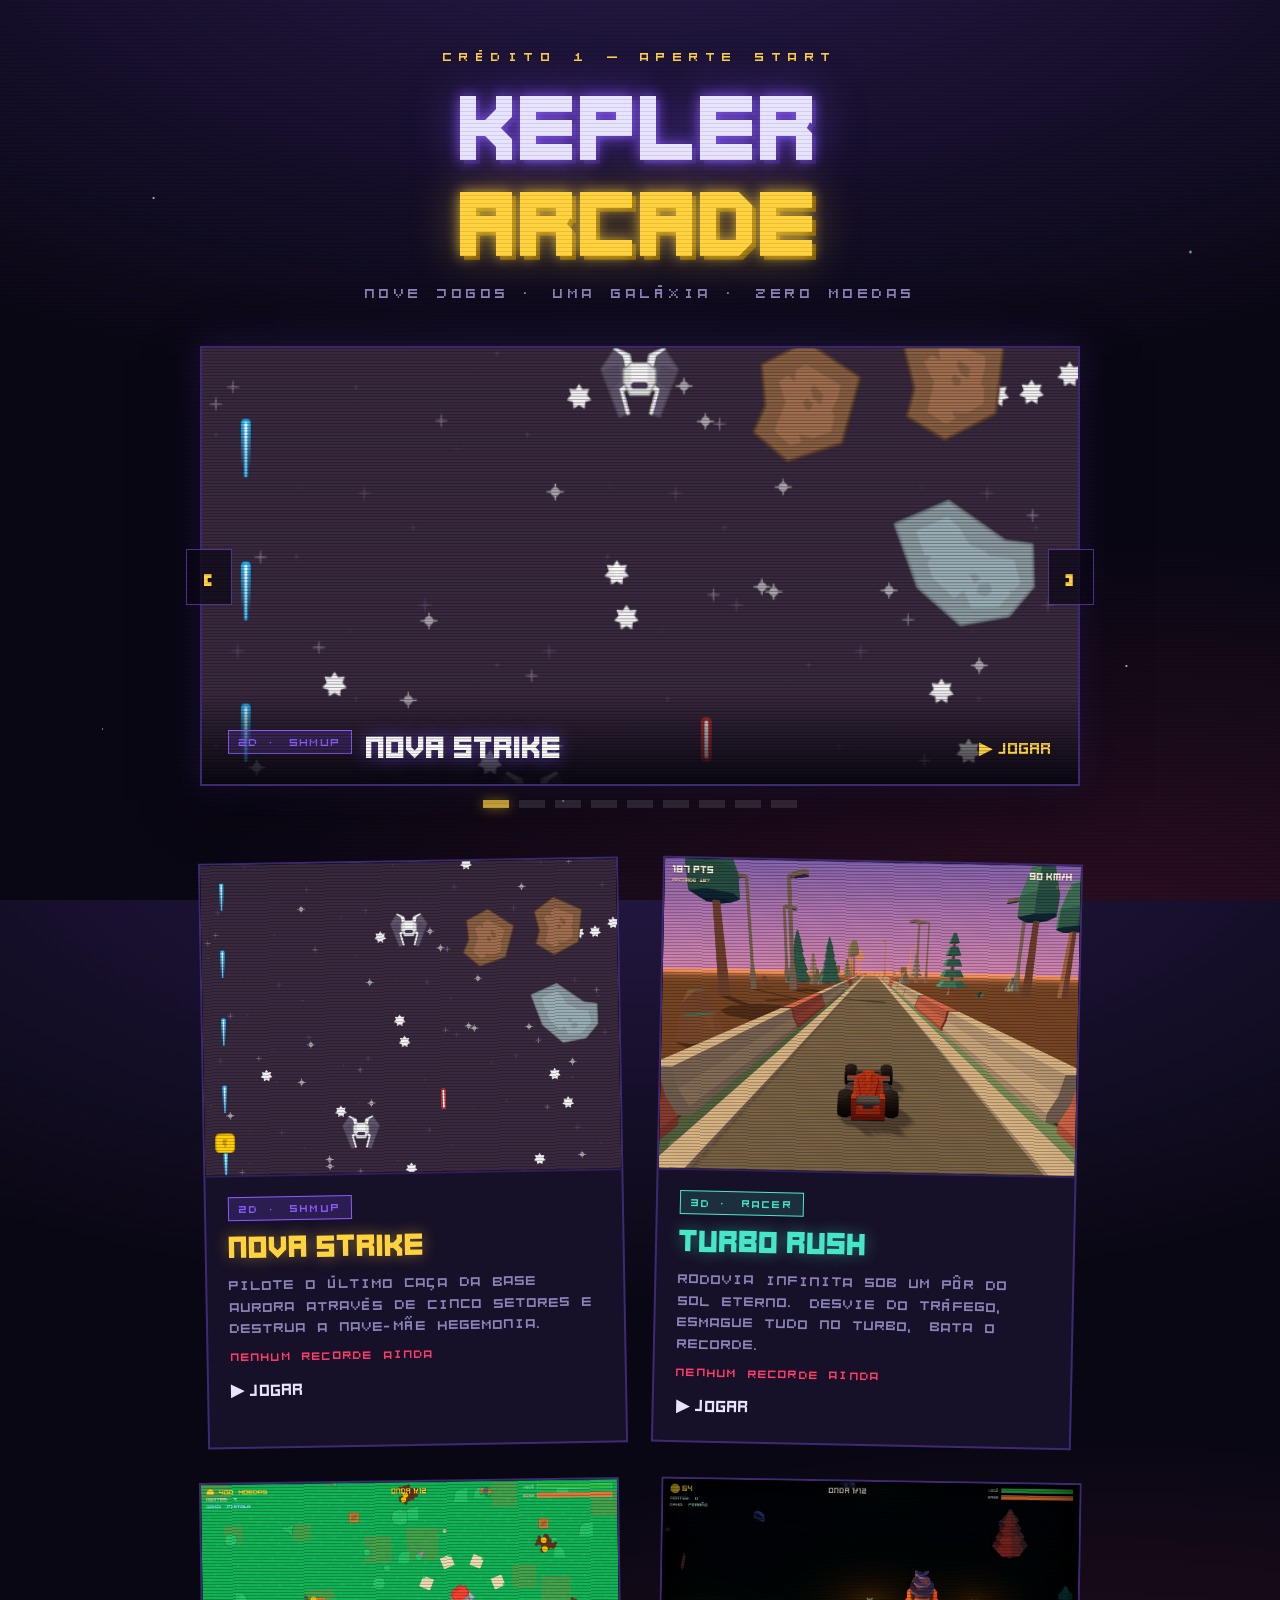
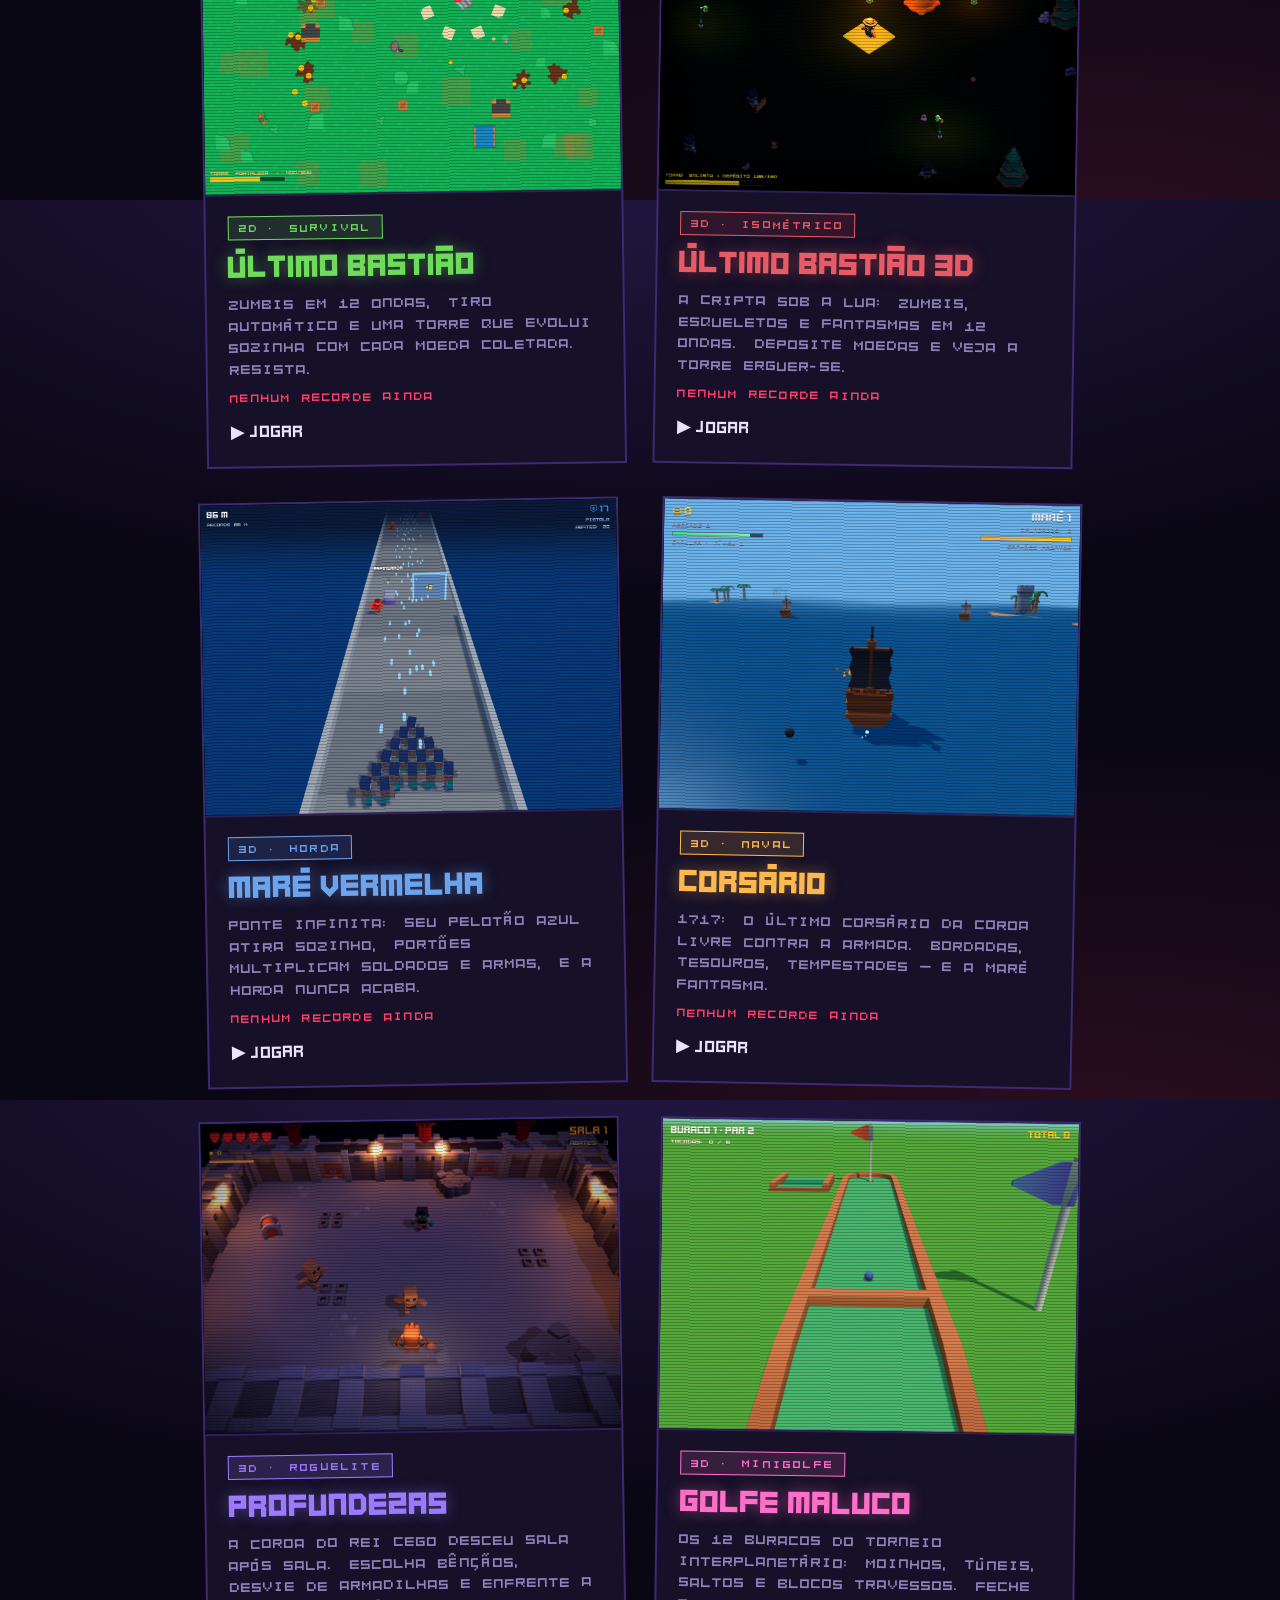
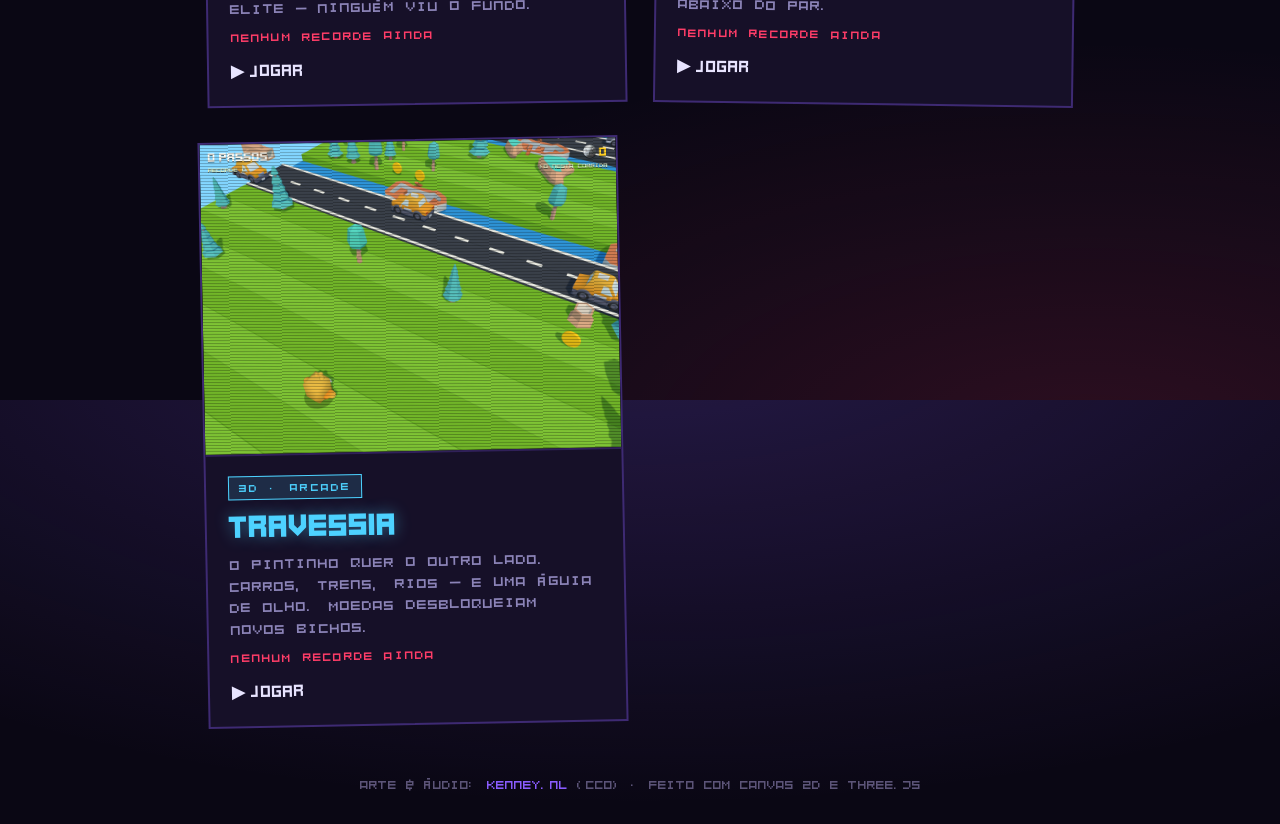
==== commit f5ece84f: "4 novos jogos 3D: CORSÁRIO, PROFUNDEZAS, GOLFE MALUCO e TRAVESSIA - CORSÁRIO: combate naval pirata e" ====
--- a/index.html
+++ b/index.html
@@ -2,6 +2,7 @@
 <html lang="pt-BR">
 <head>
   <meta charset="UTF-8">
+  <link rel="icon" href="data:image/svg+xml,<svg xmlns=%22http://www.w3.org/2000/svg%22 viewBox=%220 0 100 100%22><text y=%22.9em%22 font-size=%2290%22>🕹️</text></svg>">
   <meta name="viewport" content="width=device-width, initial-scale=1.0">
   <title>KEPLER ARCADE — fliperama virtual</title>
   <script>
@@ -16,7 +17,7 @@
   <header>
     <p class="coin">CRÉDITO 1 — APERTE START</p>
     <h1 class="marquee">KEPLER<em>ARCADE</em></h1>
-    <p class="sub">cinco jogos · uma galáxia · zero moedas</p>
+    <p class="sub">nove jogos · uma galáxia · zero moedas</p>
   </header>
 
   <!-- Carrossel de destaque -->
@@ -42,6 +43,22 @@
         <img src="assets/shots/mare-vermelha.png" alt="MARÉ VERMELHA">
         <div class="car-info"><span class="badge badge-mare">3D · HORDA</span><h3>MARÉ VERMELHA</h3><span class="car-play">▶ JOGAR</span></div>
       </a>
+      <a class="car-slide" href="corsario/">
+        <img src="assets/shots/corsario.png" alt="CORSÁRIO">
+        <div class="car-info"><span class="badge badge-corsario">3D · NAVAL</span><h3>CORSÁRIO</h3><span class="car-play">▶ JOGAR</span></div>
+      </a>
+      <a class="car-slide" href="profundezas/">
+        <img src="assets/shots/profundezas.png" alt="PROFUNDEZAS">
+        <div class="car-info"><span class="badge badge-prof">3D · ROGUELITE</span><h3>PROFUNDEZAS</h3><span class="car-play">▶ JOGAR</span></div>
+      </a>
+      <a class="car-slide" href="golfe-maluco/">
+        <img src="assets/shots/golfe-maluco.png" alt="GOLFE MALUCO">
+        <div class="car-info"><span class="badge badge-golfe">3D · MINIGOLFE</span><h3>GOLFE MALUCO</h3><span class="car-play">▶ JOGAR</span></div>
+      </a>
+      <a class="car-slide" href="travessia/">
+        <img src="assets/shots/travessia.png" alt="TRAVESSIA">
+        <div class="car-info"><span class="badge badge-trav">3D · ARCADE</span><h3>TRAVESSIA</h3><span class="car-play">▶ JOGAR</span></div>
+      </a>
       <div class="scan"></div>
     </div>
     <button class="car-arrow car-prev" id="car-prev" aria-label="Anterior">‹</button>
@@ -121,6 +138,66 @@
         <h2>MARÉ VERMELHA</h2>
         <p>Ponte infinita: seu pelotão azul atira sozinho, portões multiplicam soldados e armas, e a horda nunca acaba.</p>
         <span class="rec" data-key="mare_record" data-suffix=" m"></span>
+        <span class="play">▶ JOGAR</span>
+      </div>
+    </a>
+
+    <!-- CORSÁRIO -->
+    <a class="cab cab-corsario" href="corsario/">
+      <div class="cab-screen">
+        <img src="assets/shots/corsario.png" alt="CORSÁRIO — gameplay" loading="lazy">
+        <div class="scan"></div>
+      </div>
+      <div class="cab-info">
+        <span class="badge badge-corsario">3D · NAVAL</span>
+        <h2>CORSÁRIO</h2>
+        <p>1717: o último corsário da Coroa Livre contra a Armada. Bordadas, tesouros, tempestades — e a maré fantasma.</p>
+        <span class="rec" data-key="corsario_record" data-suffix=" de ouro"></span>
+        <span class="play">▶ JOGAR</span>
+      </div>
+    </a>
+
+    <!-- PROFUNDEZAS -->
+    <a class="cab cab-prof" href="profundezas/">
+      <div class="cab-screen">
+        <img src="assets/shots/profundezas.png" alt="PROFUNDEZAS — gameplay" loading="lazy">
+        <div class="scan"></div>
+      </div>
+      <div class="cab-info">
+        <span class="badge badge-prof">3D · ROGUELITE</span>
+        <h2>PROFUNDEZAS</h2>
+        <p>A Coroa do Rei Cego desceu sala após sala. Escolha bênçãos, desvie de armadilhas e enfrente a elite — ninguém viu o fundo.</p>
+        <span class="rec" data-key="profundezas_record" data-suffix=" salas"></span>
+        <span class="play">▶ JOGAR</span>
+      </div>
+    </a>
+
+    <!-- GOLFE MALUCO -->
+    <a class="cab cab-golfe" href="golfe-maluco/">
+      <div class="cab-screen">
+        <img src="assets/shots/golfe-maluco.png" alt="GOLFE MALUCO — gameplay" loading="lazy">
+        <div class="scan"></div>
+      </div>
+      <div class="cab-info">
+        <span class="badge badge-golfe">3D · MINIGOLFE</span>
+        <h2>GOLFE MALUCO</h2>
+        <p>Os 12 buracos do Torneio Interplanetário: moinhos, túneis, saltos e blocos travessos. Feche abaixo do par.</p>
+        <span class="rec" data-key="golfe_record" data-suffix=" tacadas"></span>
+        <span class="play">▶ JOGAR</span>
+      </div>
+    </a>
+
+    <!-- TRAVESSIA -->
+    <a class="cab cab-trav" href="travessia/">
+      <div class="cab-screen">
+        <img src="assets/shots/travessia.png" alt="TRAVESSIA — gameplay" loading="lazy">
+        <div class="scan"></div>
+      </div>
+      <div class="cab-info">
+        <span class="badge badge-trav">3D · ARCADE</span>
+        <h2>TRAVESSIA</h2>
+        <p>O pintinho quer o outro lado. Carros, trens, rios — e uma águia de olho. Moedas desbloqueiam novos bichos.</p>
+        <span class="rec" data-key="travessia_record" data-suffix=" passos"></span>
         <span class="play">▶ JOGAR</span>
       </div>
     </a>
--- a/style.css
+++ b/style.css
@@ -221,6 +221,10 @@
 .badge-srv { background: rgba(110,220,90,.14); color: #6edc5a; border: 1px solid #6edc5a; }
 .badge-cripta { background: rgba(200,60,70,.14); color: #e85a64; border: 1px solid #e85a64; }
 .badge-mare { background: rgba(74,138,223,.16); color: #6aa4ef; border: 1px solid #6aa4ef; }
+.badge-corsario { background: rgba(255,184,77,.14); color: #ffb84d; border: 1px solid #ffb84d; }
+.badge-prof { background: rgba(154,123,255,.16); color: #9a7bff; border: 1px solid #9a7bff; }
+.badge-golfe { background: rgba(255,110,199,.14); color: #ff6ec7; border: 1px solid #ff6ec7; }
+.badge-trav { background: rgba(77,210,255,.14); color: #4dd2ff; border: 1px solid #4dd2ff; }
 
 .cab h2 {
   font-family: 'Kenney Future', sans-serif;
@@ -234,9 +238,21 @@
 .cab-cripta:hover { box-shadow: 0 18px 50px rgba(0,0,0,.6), 0 0 38px rgba(232,90,100,.3); border-color: #e85a64; }
 .cab-mare h2 { color: #6aa4ef; text-shadow: 0 0 16px rgba(106,164,239,.45); }
 .cab-mare:hover { box-shadow: 0 18px 50px rgba(0,0,0,.6), 0 0 38px rgba(106,164,239,.3); border-color: #6aa4ef; }
+.cab-corsario h2 { color: #ffb84d; text-shadow: 0 0 16px rgba(255,184,77,.45); }
+.cab-corsario:hover { box-shadow: 0 18px 50px rgba(0,0,0,.6), 0 0 38px rgba(255,184,77,.3); border-color: #ffb84d; }
+.cab-prof h2 { color: #9a7bff; text-shadow: 0 0 16px rgba(154,123,255,.45); }
+.cab-prof:hover { box-shadow: 0 18px 50px rgba(0,0,0,.6), 0 0 38px rgba(154,123,255,.3); border-color: #9a7bff; }
+.cab-golfe h2 { color: #ff6ec7; text-shadow: 0 0 16px rgba(255,110,199,.45); }
+.cab-golfe:hover { box-shadow: 0 18px 50px rgba(0,0,0,.6), 0 0 38px rgba(255,110,199,.3); border-color: #ff6ec7; }
+.cab-trav h2 { color: #4dd2ff; text-shadow: 0 0 16px rgba(77,210,255,.45); }
+.cab-trav:hover { box-shadow: 0 18px 50px rgba(0,0,0,.6), 0 0 38px rgba(77,210,255,.3); border-color: #4dd2ff; }
 .cab:nth-child(3) { transform: rotate(-0.8deg); }
 .cab:nth-child(4) { transform: rotate(0.9deg); }
 .cab:nth-child(5) { transform: rotate(-1deg); }
+.cab:nth-child(6) { transform: rotate(1.1deg); }
+.cab:nth-child(7) { transform: rotate(-0.9deg); }
+.cab:nth-child(8) { transform: rotate(0.8deg); }
+.cab:nth-child(9) { transform: rotate(-1.1deg); }
 
 .cab p { font-size: 14px; line-height: 1.55; color: var(--dim); }
 
--- a/style.css
+++ b/style.css
@@ -221,6 +221,10 @@
 .badge-srv { background: rgba(110,220,90,.14); color: #6edc5a; border: 1px solid #6edc5a; }
 .badge-cripta { background: rgba(200,60,70,.14); color: #e85a64; border: 1px solid #e85a64; }
 .badge-mare { background: rgba(74,138,223,.16); color: #6aa4ef; border: 1px solid #6aa4ef; }
+.badge-corsario { background: rgba(255,184,77,.14); color: #ffb84d; border: 1px solid #ffb84d; }
+.badge-prof { background: rgba(154,123,255,.16); color: #9a7bff; border: 1px solid #9a7bff; }
+.badge-golfe { background: rgba(255,110,199,.14); color: #ff6ec7; border: 1px solid #ff6ec7; }
+.badge-trav { background: rgba(77,210,255,.14); color: #4dd2ff; border: 1px solid #4dd2ff; }
 
 .cab h2 {
   font-family: 'Kenney Future', sans-serif;
@@ -234,9 +238,21 @@
 .cab-cripta:hover { box-shadow: 0 18px 50px rgba(0,0,0,.6), 0 0 38px rgba(232,90,100,.3); border-color: #e85a64; }
 .cab-mare h2 { color: #6aa4ef; text-shadow: 0 0 16px rgba(106,164,239,.45); }
 .cab-mare:hover { box-shadow: 0 18px 50px rgba(0,0,0,.6), 0 0 38px rgba(106,164,239,.3); border-color: #6aa4ef; }
+.cab-corsario h2 { color: #ffb84d; text-shadow: 0 0 16px rgba(255,184,77,.45); }
+.cab-corsario:hover { box-shadow: 0 18px 50px rgba(0,0,0,.6), 0 0 38px rgba(255,184,77,.3); border-color: #ffb84d; }
+.cab-prof h2 { color: #9a7bff; text-shadow: 0 0 16px rgba(154,123,255,.45); }
+.cab-prof:hover { box-shadow: 0 18px 50px rgba(0,0,0,.6), 0 0 38px rgba(154,123,255,.3); border-color: #9a7bff; }
+.cab-golfe h2 { color: #ff6ec7; text-shadow: 0 0 16px rgba(255,110,199,.45); }
+.cab-golfe:hover { box-shadow: 0 18px 50px rgba(0,0,0,.6), 0 0 38px rgba(255,110,199,.3); border-color: #ff6ec7; }
+.cab-trav h2 { color: #4dd2ff; text-shadow: 0 0 16px rgba(77,210,255,.45); }
+.cab-trav:hover { box-shadow: 0 18px 50px rgba(0,0,0,.6), 0 0 38px rgba(77,210,255,.3); border-color: #4dd2ff; }
 .cab:nth-child(3) { transform: rotate(-0.8deg); }
 .cab:nth-child(4) { transform: rotate(0.9deg); }
 .cab:nth-child(5) { transform: rotate(-1deg); }
+.cab:nth-child(6) { transform: rotate(1.1deg); }
+.cab:nth-child(7) { transform: rotate(-0.9deg); }
+.cab:nth-child(8) { transform: rotate(0.8deg); }
+.cab:nth-child(9) { transform: rotate(-1.1deg); }
 
 .cab p { font-size: 14px; line-height: 1.55; color: var(--dim); }
 
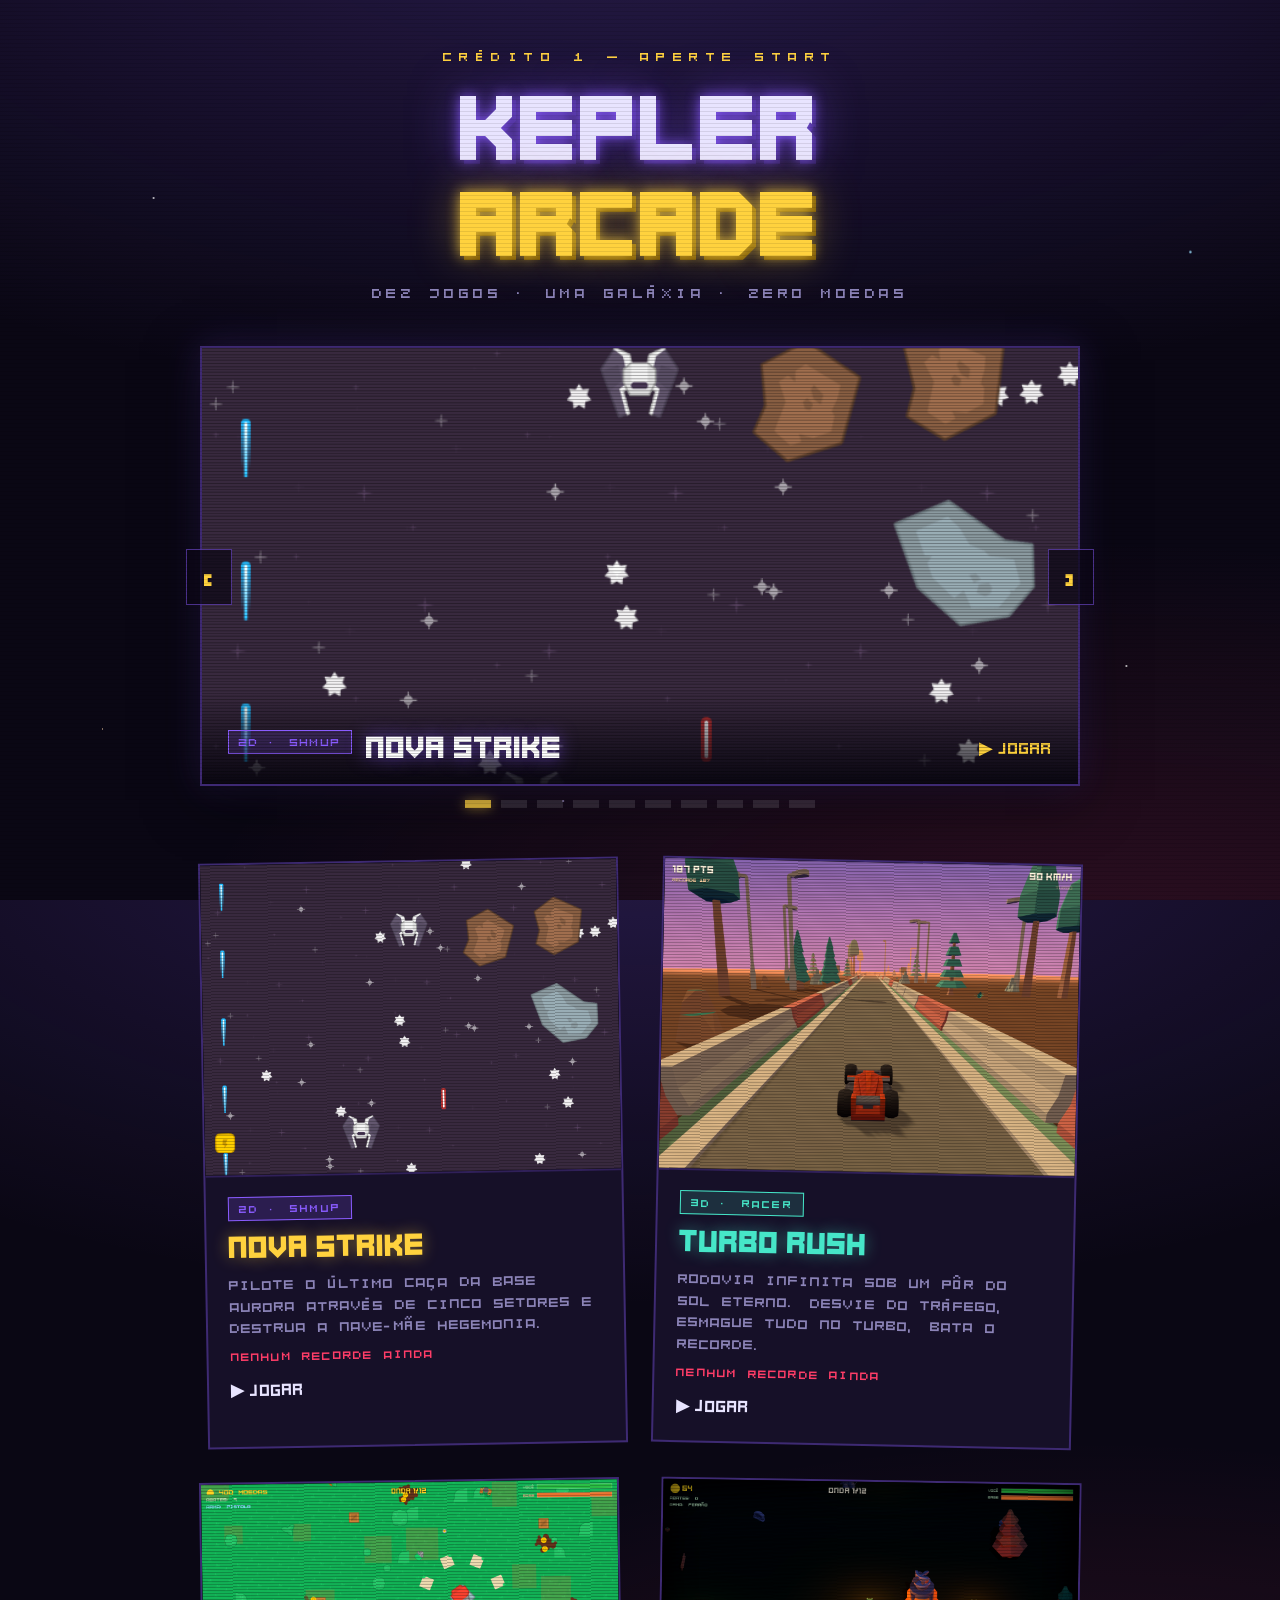
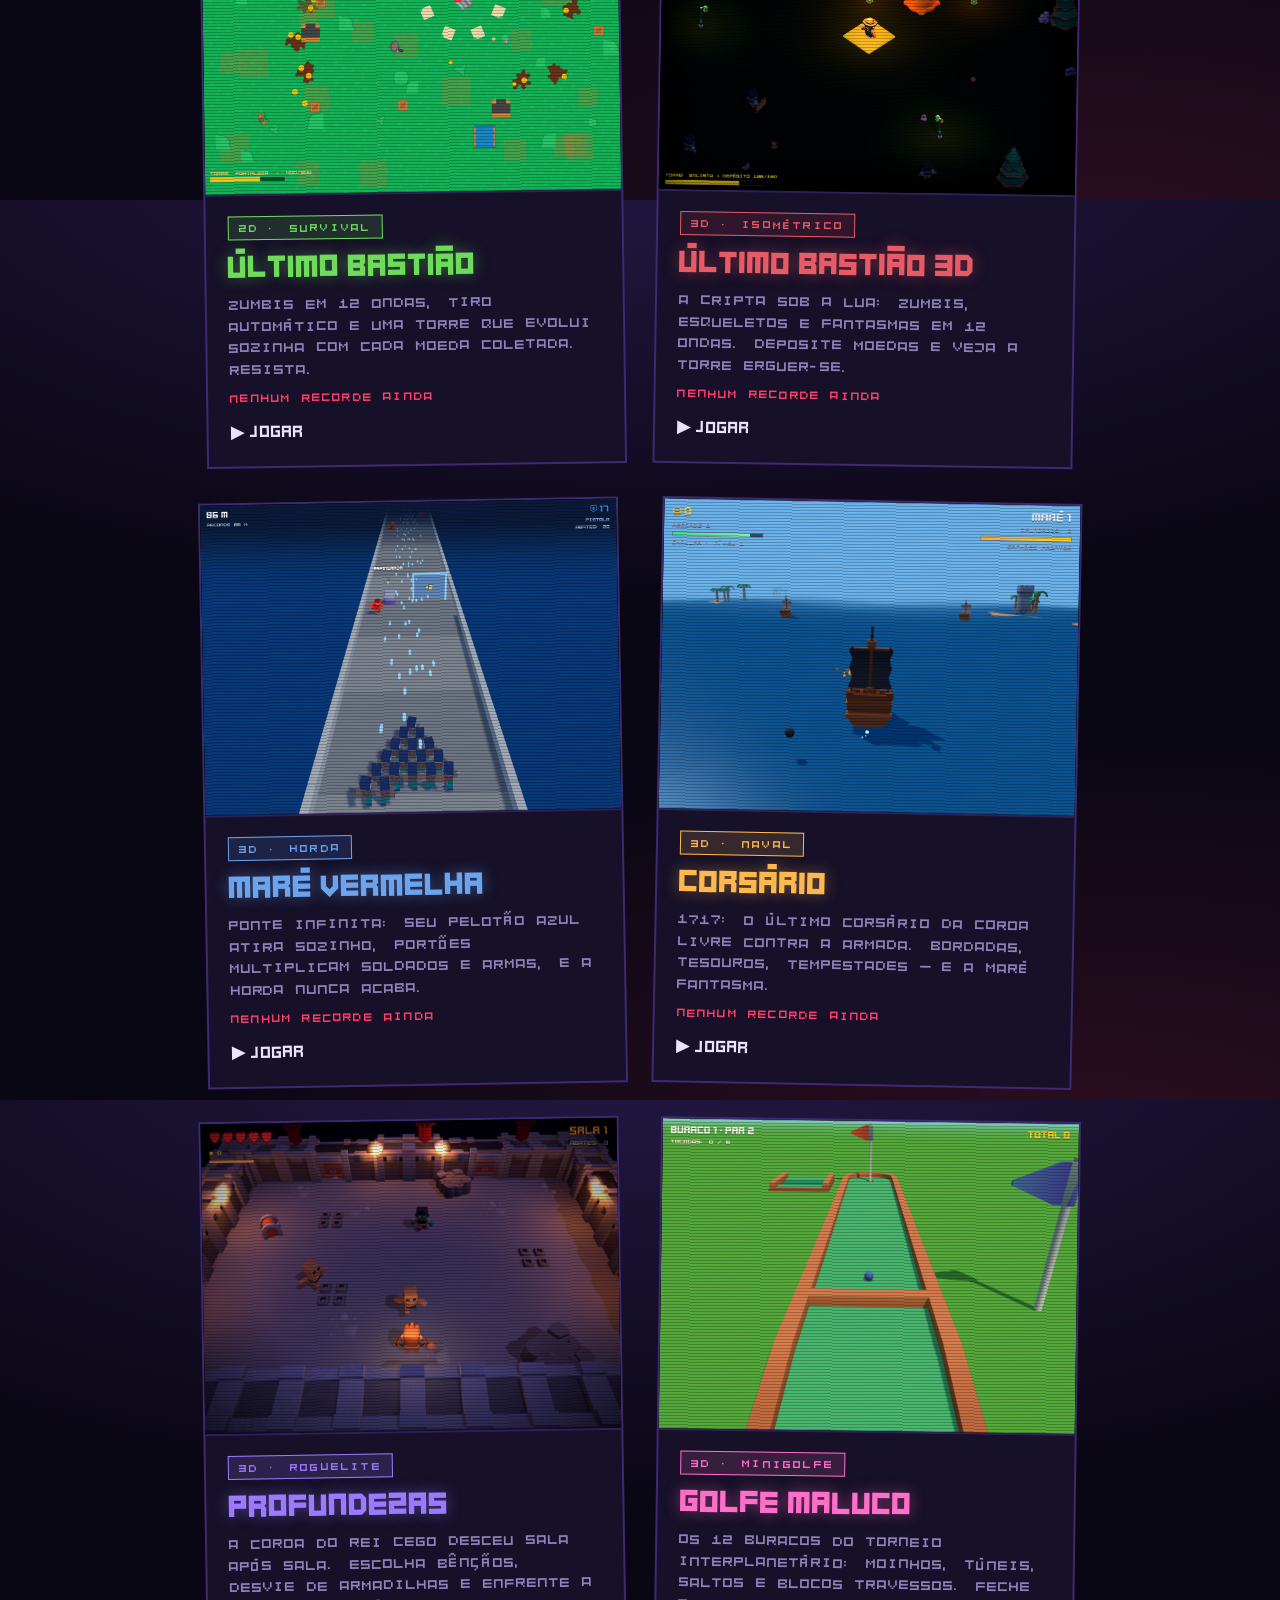
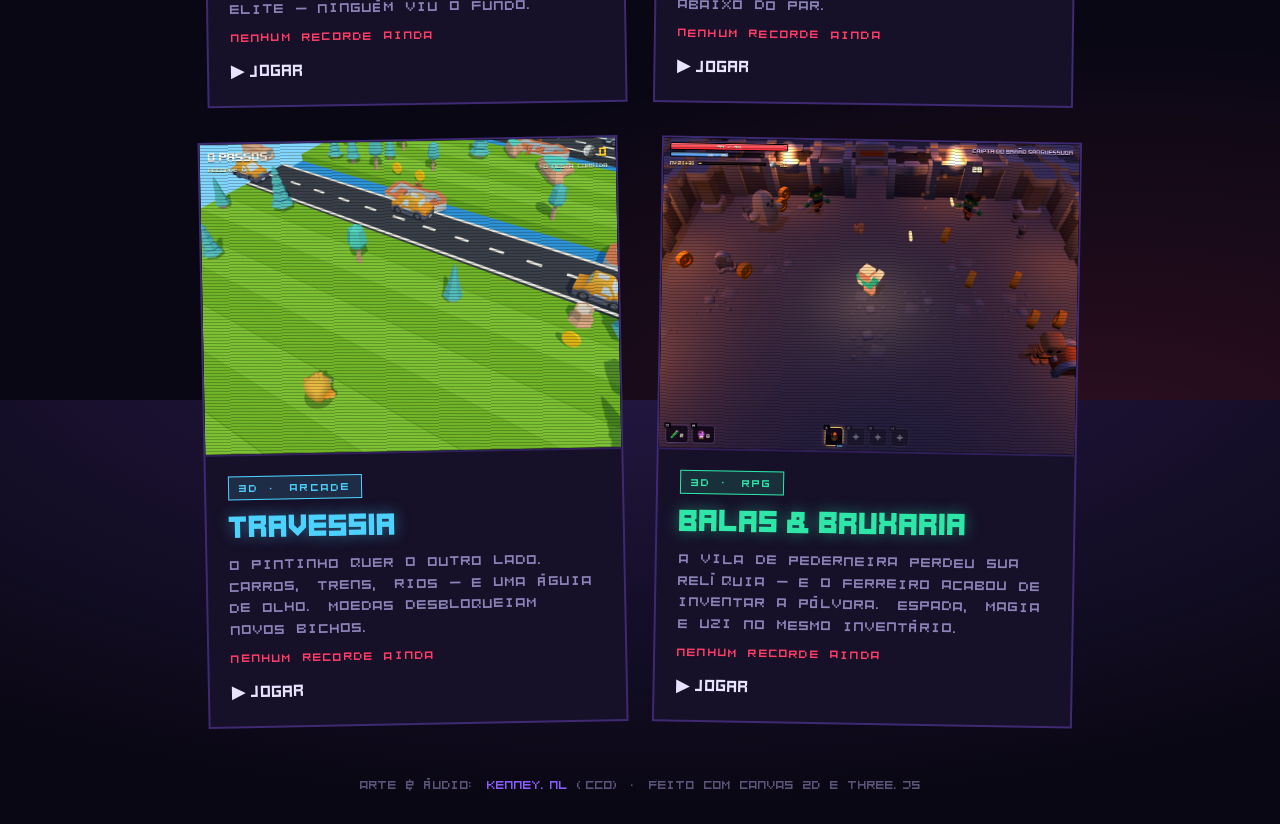
==== commit 6f885711: "BALAS & BRUXARIA — RPG isométrico de fantasia (10º jogo) Vila de Pederneira com 8 NPCs e diálogos, 7" ====
--- a/index.html
+++ b/index.html
@@ -17,7 +17,7 @@
   <header>
     <p class="coin">CRÉDITO 1 — APERTE START</p>
     <h1 class="marquee">KEPLER<em>ARCADE</em></h1>
-    <p class="sub">nove jogos · uma galáxia · zero moedas</p>
+    <p class="sub">dez jogos · uma galáxia · zero moedas</p>
   </header>
 
   <!-- Carrossel de destaque -->
@@ -59,6 +59,10 @@
         <img src="assets/shots/travessia.png" alt="TRAVESSIA">
         <div class="car-info"><span class="badge badge-trav">3D · ARCADE</span><h3>TRAVESSIA</h3><span class="car-play">▶ JOGAR</span></div>
       </a>
+      <a class="car-slide" href="balas-e-bruxaria/">
+        <img src="assets/shots/balas-e-bruxaria.png" alt="BALAS &amp; BRUXARIA">
+        <div class="car-info"><span class="badge badge-rpg">3D · RPG</span><h3>BALAS &amp; BRUXARIA</h3><span class="car-play">▶ JOGAR</span></div>
+      </a>
       <div class="scan"></div>
     </div>
     <button class="car-arrow car-prev" id="car-prev" aria-label="Anterior">‹</button>
@@ -198,6 +202,21 @@
         <h2>TRAVESSIA</h2>
         <p>O pintinho quer o outro lado. Carros, trens, rios — e uma águia de olho. Moedas desbloqueiam novos bichos.</p>
         <span class="rec" data-key="travessia_record" data-suffix=" passos"></span>
+        <span class="play">▶ JOGAR</span>
+      </div>
+    </a>
+
+    <!-- BALAS & BRUXARIA -->
+    <a class="cab cab-rpg" href="balas-e-bruxaria/">
+      <div class="cab-screen">
+        <img src="assets/shots/balas-e-bruxaria.png" alt="BALAS &amp; BRUXARIA — gameplay" loading="lazy">
+        <div class="scan"></div>
+      </div>
+      <div class="cab-info">
+        <span class="badge badge-rpg">3D · RPG</span>
+        <h2>BALAS &amp; BRUXARIA</h2>
+        <p>A vila de Pederneira perdeu sua Relíquia — e o ferreiro acabou de inventar a pólvora. Espada, magia e uzi no mesmo inventário.</p>
+        <span class="rec" data-key="bruxaria_record" data-suffix="º nível"></span>
         <span class="play">▶ JOGAR</span>
       </div>
     </a>
--- a/style.css
+++ b/style.css
@@ -225,6 +225,7 @@
 .badge-prof { background: rgba(154,123,255,.16); color: #9a7bff; border: 1px solid #9a7bff; }
 .badge-golfe { background: rgba(255,110,199,.14); color: #ff6ec7; border: 1px solid #ff6ec7; }
 .badge-trav { background: rgba(77,210,255,.14); color: #4dd2ff; border: 1px solid #4dd2ff; }
+.badge-rpg { background: rgba(46,230,168,.14); color: #2ee6a8; border: 1px solid #2ee6a8; }
 
 .cab h2 {
   font-family: 'Kenney Future', sans-serif;
@@ -246,6 +247,8 @@
 .cab-golfe:hover { box-shadow: 0 18px 50px rgba(0,0,0,.6), 0 0 38px rgba(255,110,199,.3); border-color: #ff6ec7; }
 .cab-trav h2 { color: #4dd2ff; text-shadow: 0 0 16px rgba(77,210,255,.45); }
 .cab-trav:hover { box-shadow: 0 18px 50px rgba(0,0,0,.6), 0 0 38px rgba(77,210,255,.3); border-color: #4dd2ff; }
+.cab-rpg h2 { color: #2ee6a8; text-shadow: 0 0 16px rgba(46,230,168,.45); }
+.cab-rpg:hover { box-shadow: 0 18px 50px rgba(0,0,0,.6), 0 0 38px rgba(46,230,168,.3); border-color: #2ee6a8; }
 .cab:nth-child(3) { transform: rotate(-0.8deg); }
 .cab:nth-child(4) { transform: rotate(0.9deg); }
 .cab:nth-child(5) { transform: rotate(-1deg); }
@@ -253,6 +256,7 @@
 .cab:nth-child(7) { transform: rotate(-0.9deg); }
 .cab:nth-child(8) { transform: rotate(0.8deg); }
 .cab:nth-child(9) { transform: rotate(-1.1deg); }
+.cab:nth-child(10) { transform: rotate(1deg); }
 
 .cab p { font-size: 14px; line-height: 1.55; color: var(--dim); }
 
--- a/style.css
+++ b/style.css
@@ -225,6 +225,7 @@
 .badge-prof { background: rgba(154,123,255,.16); color: #9a7bff; border: 1px solid #9a7bff; }
 .badge-golfe { background: rgba(255,110,199,.14); color: #ff6ec7; border: 1px solid #ff6ec7; }
 .badge-trav { background: rgba(77,210,255,.14); color: #4dd2ff; border: 1px solid #4dd2ff; }
+.badge-rpg { background: rgba(46,230,168,.14); color: #2ee6a8; border: 1px solid #2ee6a8; }
 
 .cab h2 {
   font-family: 'Kenney Future', sans-serif;
@@ -246,6 +247,8 @@
 .cab-golfe:hover { box-shadow: 0 18px 50px rgba(0,0,0,.6), 0 0 38px rgba(255,110,199,.3); border-color: #ff6ec7; }
 .cab-trav h2 { color: #4dd2ff; text-shadow: 0 0 16px rgba(77,210,255,.45); }
 .cab-trav:hover { box-shadow: 0 18px 50px rgba(0,0,0,.6), 0 0 38px rgba(77,210,255,.3); border-color: #4dd2ff; }
+.cab-rpg h2 { color: #2ee6a8; text-shadow: 0 0 16px rgba(46,230,168,.45); }
+.cab-rpg:hover { box-shadow: 0 18px 50px rgba(0,0,0,.6), 0 0 38px rgba(46,230,168,.3); border-color: #2ee6a8; }
 .cab:nth-child(3) { transform: rotate(-0.8deg); }
 .cab:nth-child(4) { transform: rotate(0.9deg); }
 .cab:nth-child(5) { transform: rotate(-1deg); }
@@ -253,6 +256,7 @@
 .cab:nth-child(7) { transform: rotate(-0.9deg); }
 .cab:nth-child(8) { transform: rotate(0.8deg); }
 .cab:nth-child(9) { transform: rotate(-1.1deg); }
+.cab:nth-child(10) { transform: rotate(1deg); }
 
 .cab p { font-size: 14px; line-height: 1.55; color: var(--dim); }
 
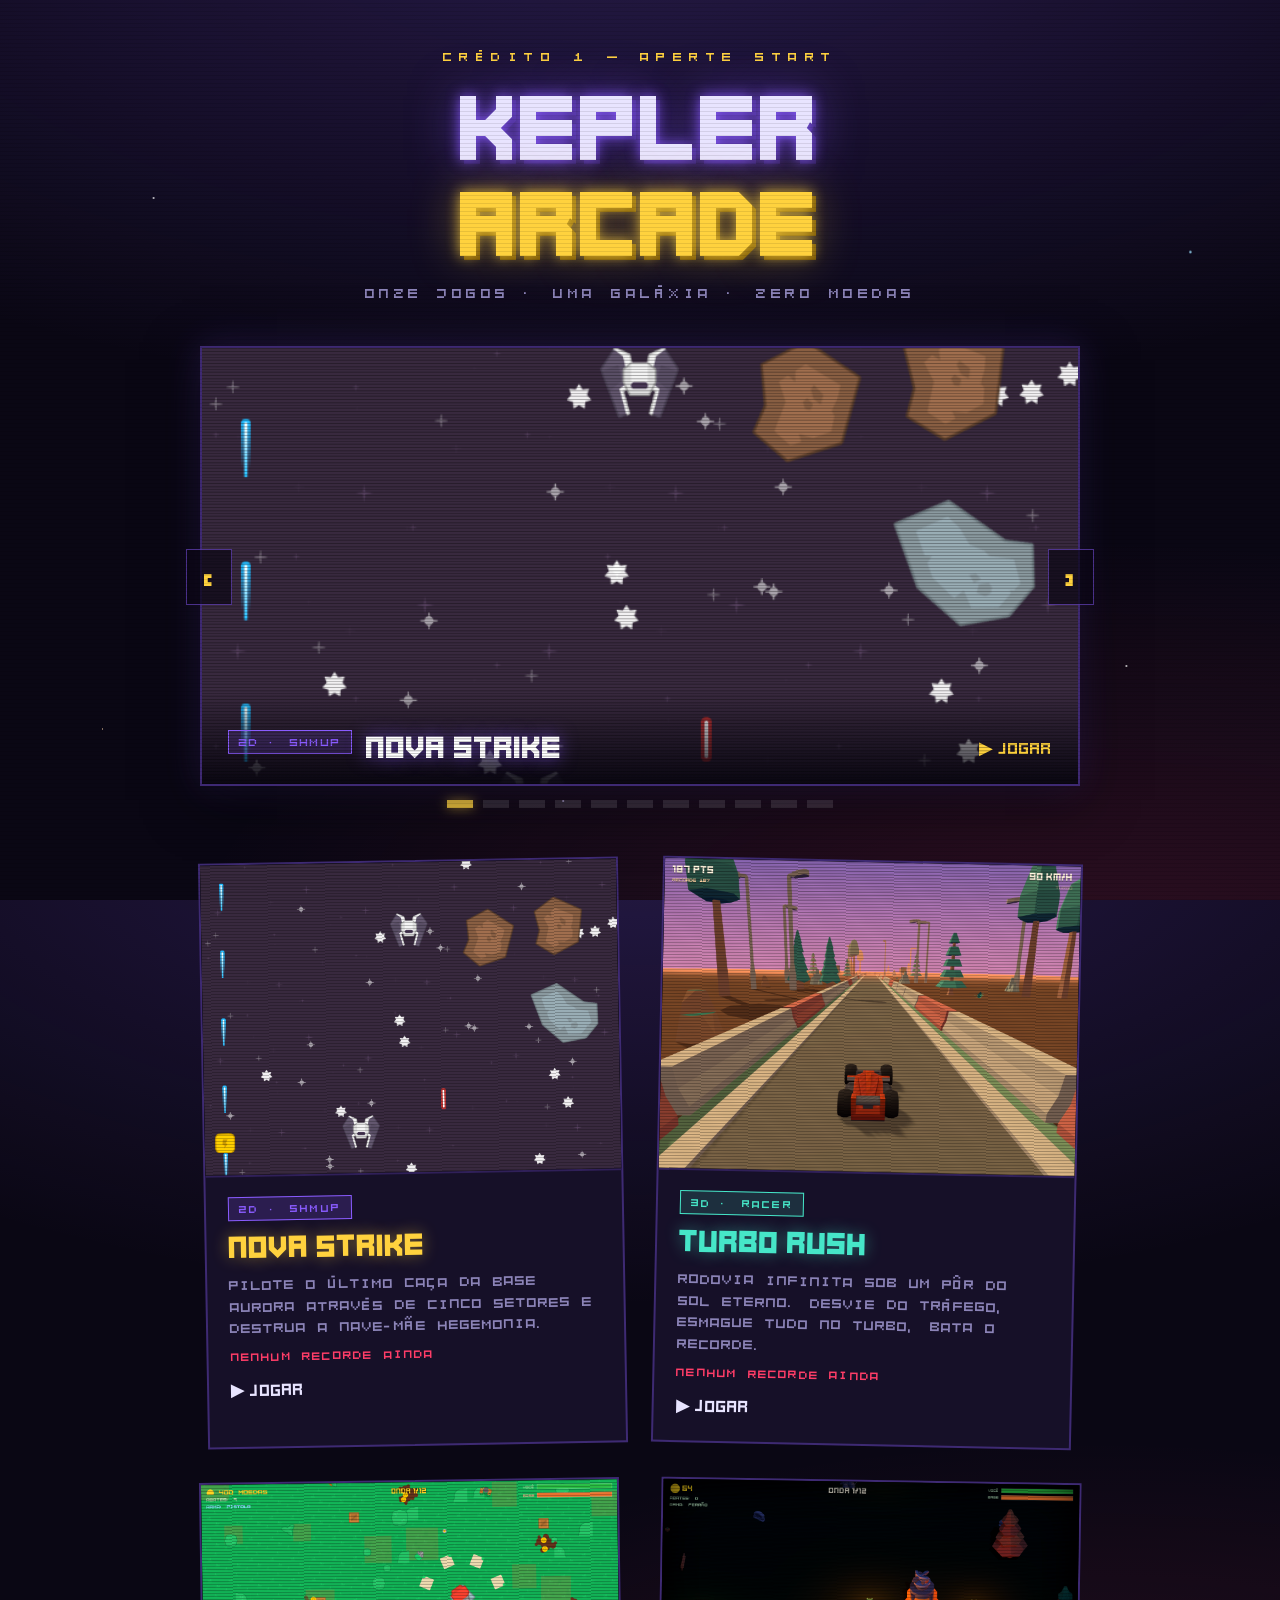
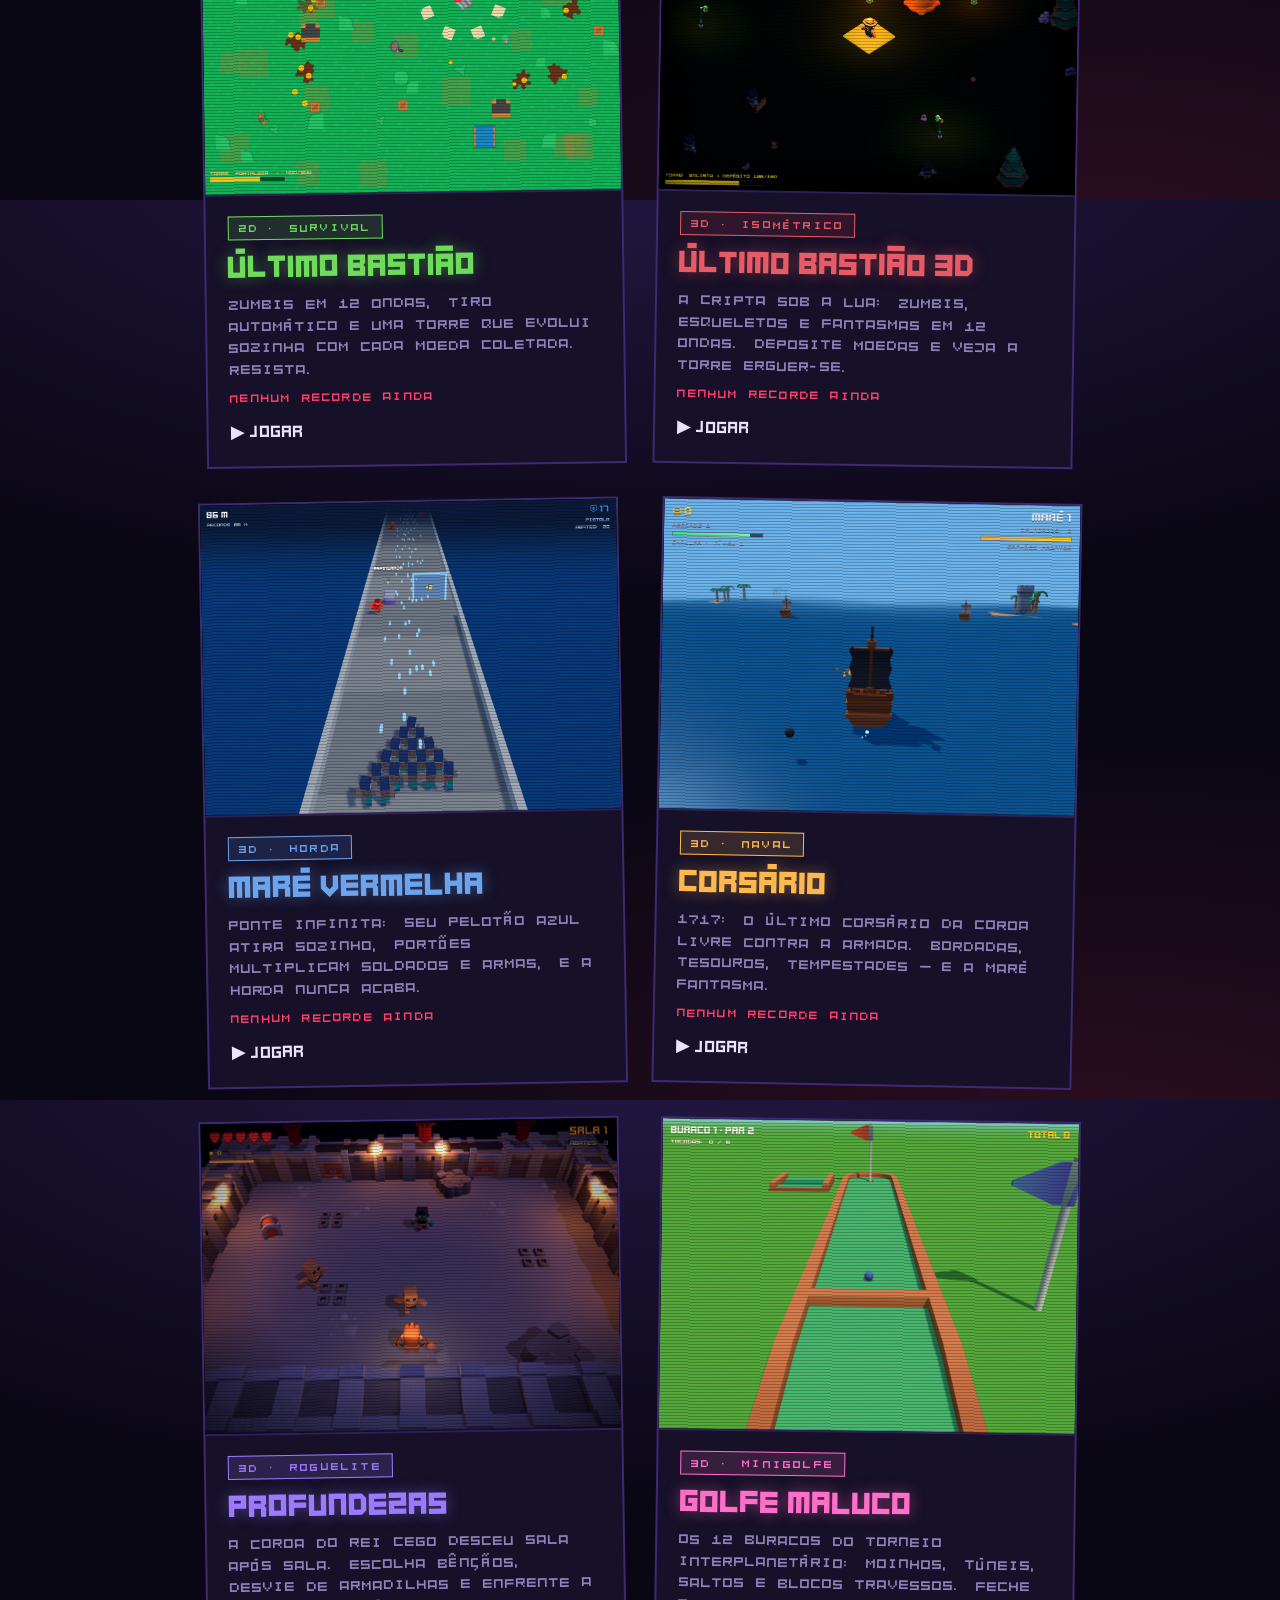
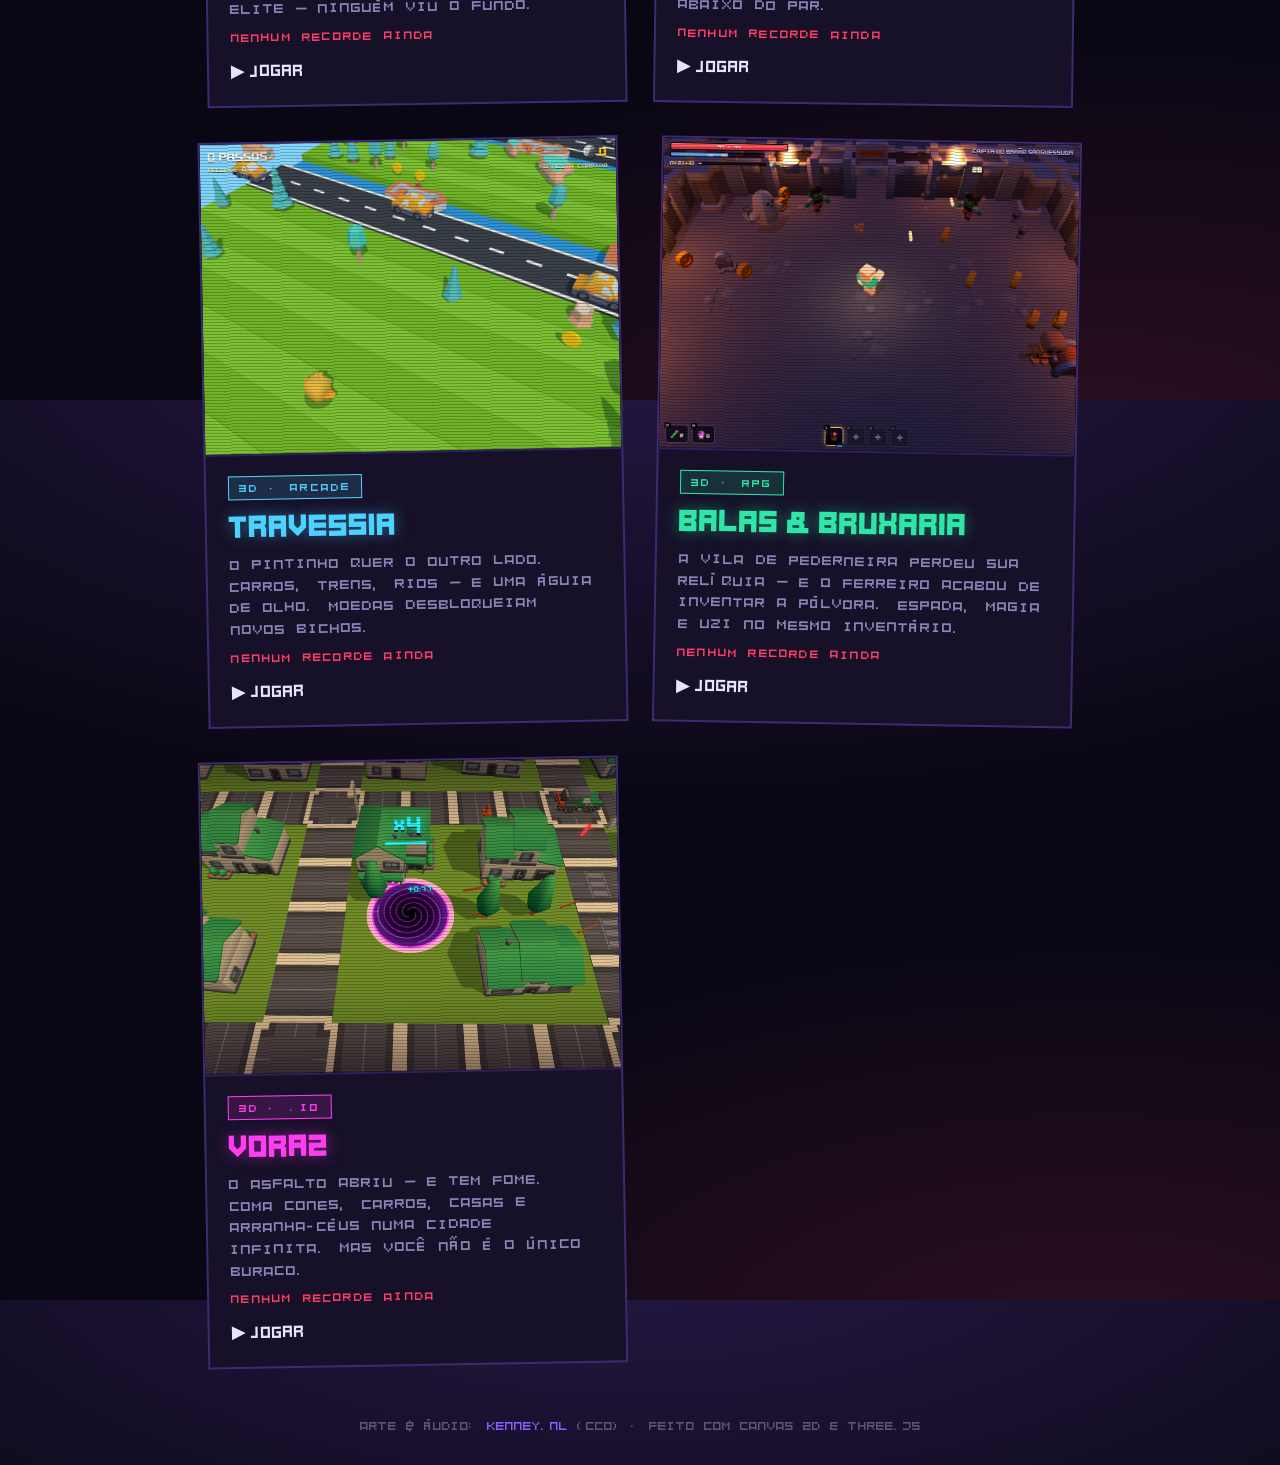
==== commit 69c62d9d: "VORAZ — Hole.io de cidade procedural infinita (11º jogo) Devore cones, carros, casas e arranha-céus " ====
--- a/index.html
+++ b/index.html
@@ -17,7 +17,7 @@
   <header>
     <p class="coin">CRÉDITO 1 — APERTE START</p>
     <h1 class="marquee">KEPLER<em>ARCADE</em></h1>
-    <p class="sub">dez jogos · uma galáxia · zero moedas</p>
+    <p class="sub">onze jogos · uma galáxia · zero moedas</p>
   </header>
 
   <!-- Carrossel de destaque -->
@@ -63,6 +63,10 @@
         <img src="assets/shots/balas-e-bruxaria.png" alt="BALAS &amp; BRUXARIA">
         <div class="car-info"><span class="badge badge-rpg">3D · RPG</span><h3>BALAS &amp; BRUXARIA</h3><span class="car-play">▶ JOGAR</span></div>
       </a>
+      <a class="car-slide" href="voraz/">
+        <img src="assets/shots/voraz.png" alt="VORAZ">
+        <div class="car-info"><span class="badge badge-voraz">3D · .IO</span><h3>VORAZ</h3><span class="car-play">▶ JOGAR</span></div>
+      </a>
       <div class="scan"></div>
     </div>
     <button class="car-arrow car-prev" id="car-prev" aria-label="Anterior">‹</button>
@@ -217,6 +221,21 @@
         <h2>BALAS &amp; BRUXARIA</h2>
         <p>A vila de Pederneira perdeu sua Relíquia — e o ferreiro acabou de inventar a pólvora. Espada, magia e uzi no mesmo inventário.</p>
         <span class="rec" data-key="bruxaria_record" data-suffix="º nível"></span>
+        <span class="play">▶ JOGAR</span>
+      </div>
+    </a>
+
+    <!-- VORAZ -->
+    <a class="cab cab-voraz" href="voraz/">
+      <div class="cab-screen">
+        <img src="assets/shots/voraz.png" alt="VORAZ — gameplay" loading="lazy">
+        <div class="scan"></div>
+      </div>
+      <div class="cab-info">
+        <span class="badge badge-voraz">3D · .IO</span>
+        <h2>VORAZ</h2>
+        <p>O asfalto abriu — e tem fome. Coma cones, carros, casas e arranha-céus numa cidade infinita. Mas você não é o único buraco.</p>
+        <span class="rec" data-key="voraz_record" data-suffix=" t"></span>
         <span class="play">▶ JOGAR</span>
       </div>
     </a>
--- a/style.css
+++ b/style.css
@@ -226,6 +226,7 @@
 .badge-golfe { background: rgba(255,110,199,.14); color: #ff6ec7; border: 1px solid #ff6ec7; }
 .badge-trav { background: rgba(77,210,255,.14); color: #4dd2ff; border: 1px solid #4dd2ff; }
 .badge-rpg { background: rgba(46,230,168,.14); color: #2ee6a8; border: 1px solid #2ee6a8; }
+.badge-voraz { background: rgba(255,61,240,.14); color: #ff3df0; border: 1px solid #ff3df0; }
 
 .cab h2 {
   font-family: 'Kenney Future', sans-serif;
@@ -249,6 +250,8 @@
 .cab-trav:hover { box-shadow: 0 18px 50px rgba(0,0,0,.6), 0 0 38px rgba(77,210,255,.3); border-color: #4dd2ff; }
 .cab-rpg h2 { color: #2ee6a8; text-shadow: 0 0 16px rgba(46,230,168,.45); }
 .cab-rpg:hover { box-shadow: 0 18px 50px rgba(0,0,0,.6), 0 0 38px rgba(46,230,168,.3); border-color: #2ee6a8; }
+.cab-voraz h2 { color: #ff3df0; text-shadow: 0 0 16px rgba(255,61,240,.45); }
+.cab-voraz:hover { box-shadow: 0 18px 50px rgba(0,0,0,.6), 0 0 38px rgba(255,61,240,.3); border-color: #ff3df0; }
 .cab:nth-child(3) { transform: rotate(-0.8deg); }
 .cab:nth-child(4) { transform: rotate(0.9deg); }
 .cab:nth-child(5) { transform: rotate(-1deg); }
--- a/style.css
+++ b/style.css
@@ -226,6 +226,7 @@
 .badge-golfe { background: rgba(255,110,199,.14); color: #ff6ec7; border: 1px solid #ff6ec7; }
 .badge-trav { background: rgba(77,210,255,.14); color: #4dd2ff; border: 1px solid #4dd2ff; }
 .badge-rpg { background: rgba(46,230,168,.14); color: #2ee6a8; border: 1px solid #2ee6a8; }
+.badge-voraz { background: rgba(255,61,240,.14); color: #ff3df0; border: 1px solid #ff3df0; }
 
 .cab h2 {
   font-family: 'Kenney Future', sans-serif;
@@ -249,6 +250,8 @@
 .cab-trav:hover { box-shadow: 0 18px 50px rgba(0,0,0,.6), 0 0 38px rgba(77,210,255,.3); border-color: #4dd2ff; }
 .cab-rpg h2 { color: #2ee6a8; text-shadow: 0 0 16px rgba(46,230,168,.45); }
 .cab-rpg:hover { box-shadow: 0 18px 50px rgba(0,0,0,.6), 0 0 38px rgba(46,230,168,.3); border-color: #2ee6a8; }
+.cab-voraz h2 { color: #ff3df0; text-shadow: 0 0 16px rgba(255,61,240,.45); }
+.cab-voraz:hover { box-shadow: 0 18px 50px rgba(0,0,0,.6), 0 0 38px rgba(255,61,240,.3); border-color: #ff3df0; }
 .cab:nth-child(3) { transform: rotate(-0.8deg); }
 .cab:nth-child(4) { transform: rotate(0.9deg); }
 .cab:nth-child(5) { transform: rotate(-1deg); }
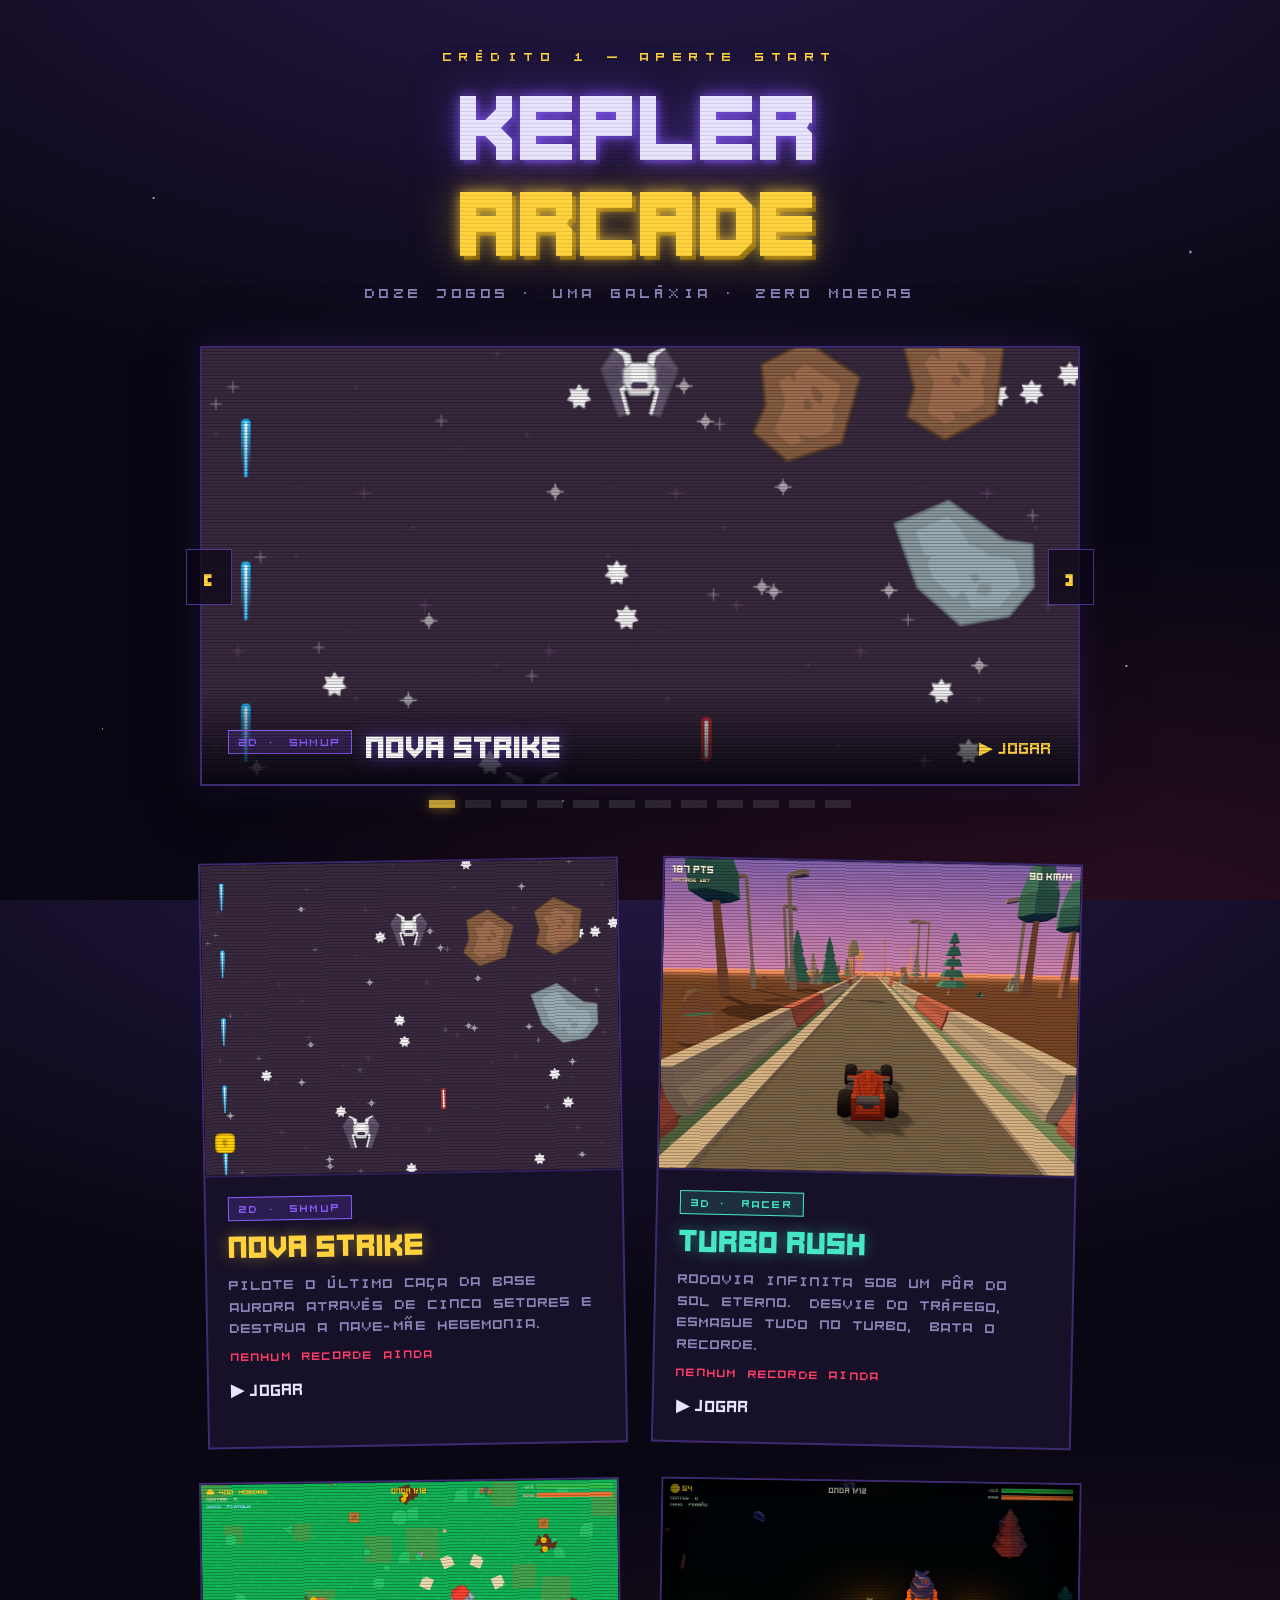
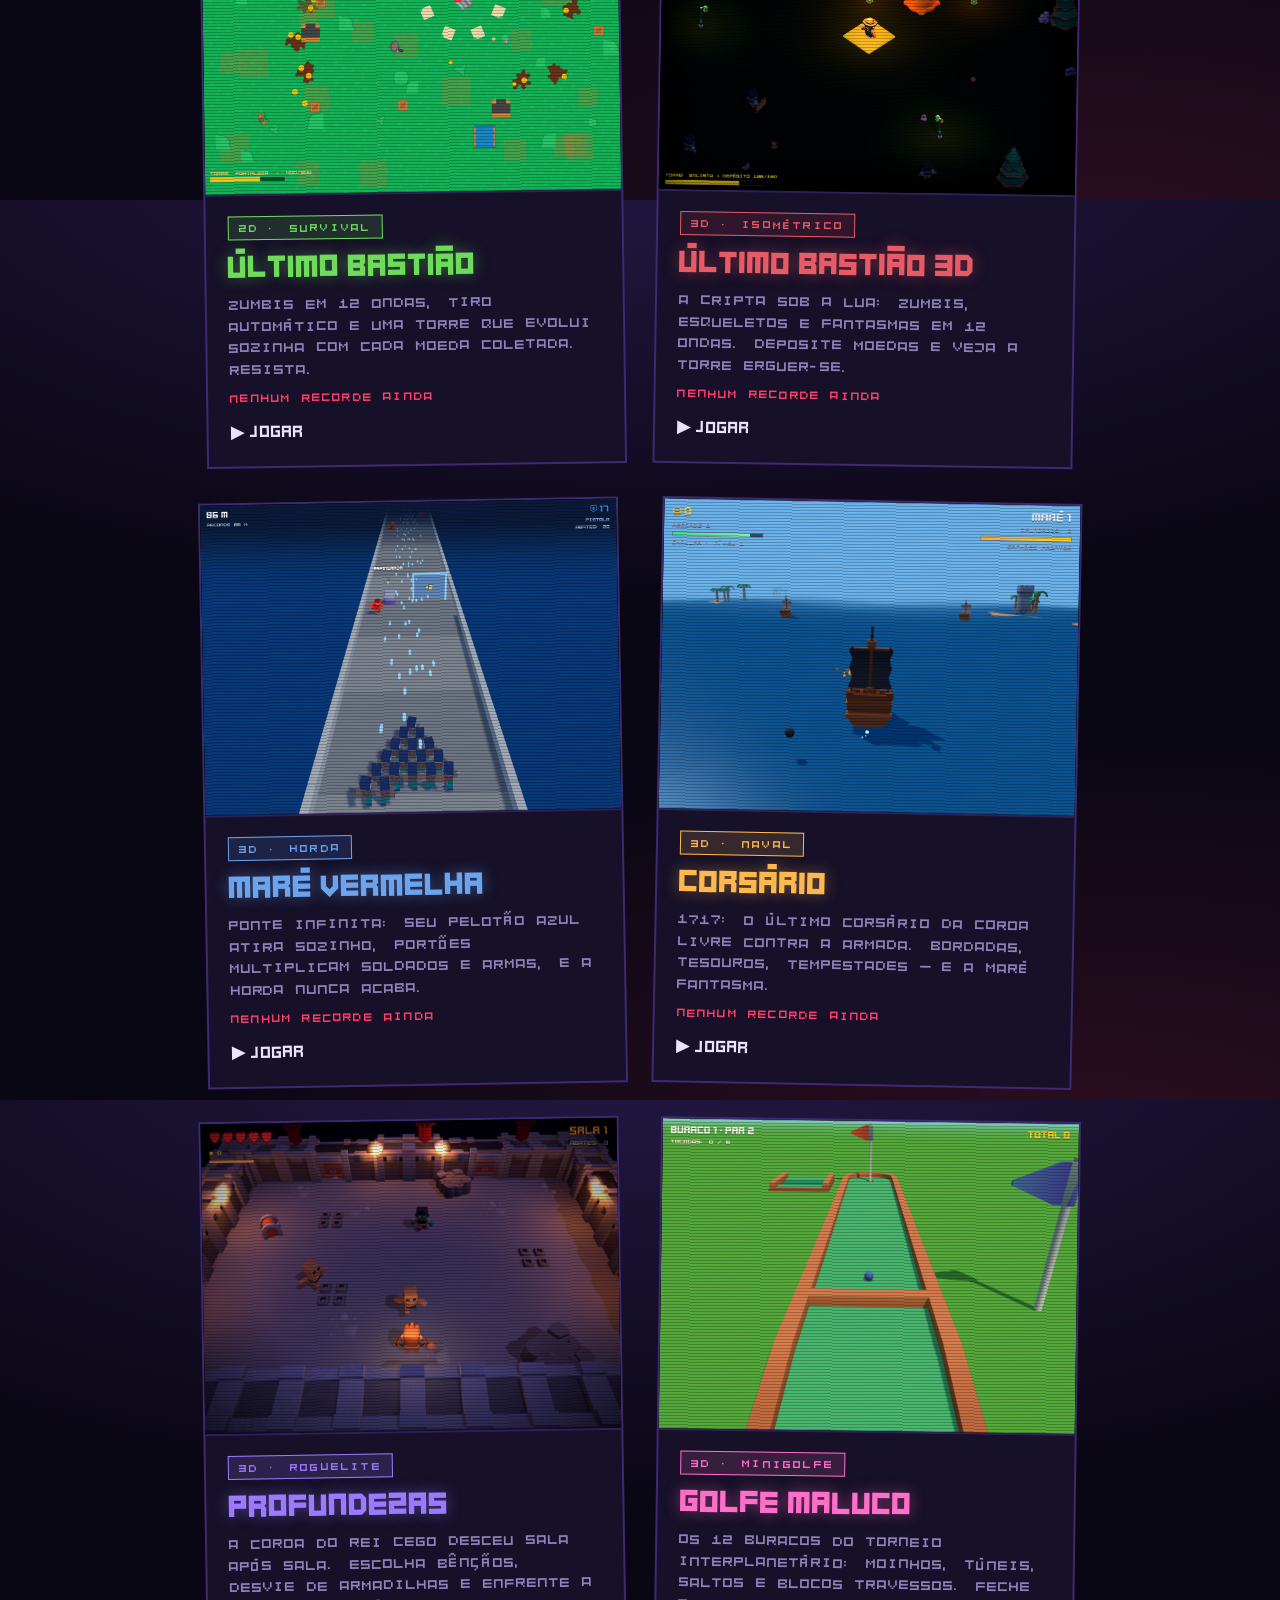
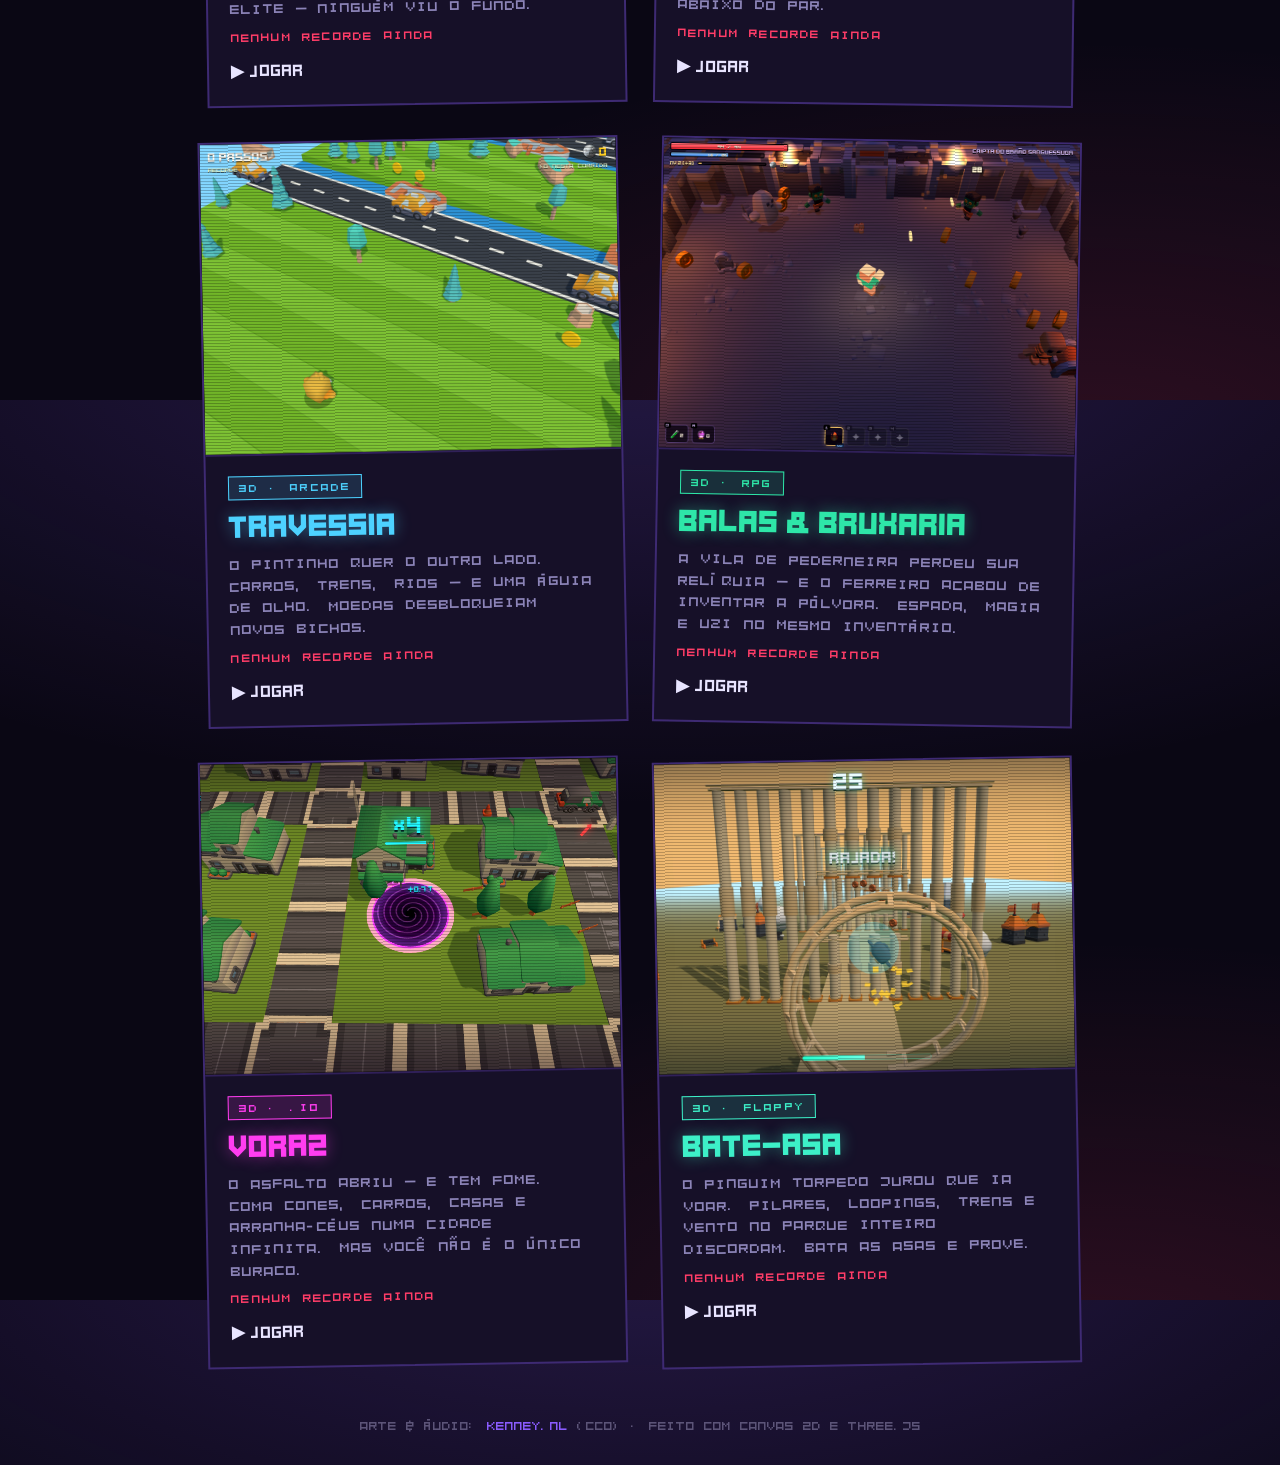
==== commit 9467a58a: "BATE-ASA — Flappy Bird 3D num parque de diversões (12º jogo) Coaster Kit estreia: pilares, loopings," ====
--- a/index.html
+++ b/index.html
@@ -17,7 +17,7 @@
   <header>
     <p class="coin">CRÉDITO 1 — APERTE START</p>
     <h1 class="marquee">KEPLER<em>ARCADE</em></h1>
-    <p class="sub">onze jogos · uma galáxia · zero moedas</p>
+    <p class="sub">doze jogos · uma galáxia · zero moedas</p>
   </header>
 
   <!-- Carrossel de destaque -->
@@ -67,6 +67,10 @@
         <img src="assets/shots/voraz.png" alt="VORAZ">
         <div class="car-info"><span class="badge badge-voraz">3D · .IO</span><h3>VORAZ</h3><span class="car-play">▶ JOGAR</span></div>
       </a>
+      <a class="car-slide" href="bate-asa/">
+        <img src="assets/shots/bate-asa.png" alt="BATE-ASA">
+        <div class="car-info"><span class="badge badge-asa">3D · FLAPPY</span><h3>BATE-ASA</h3><span class="car-play">▶ JOGAR</span></div>
+      </a>
       <div class="scan"></div>
     </div>
     <button class="car-arrow car-prev" id="car-prev" aria-label="Anterior">‹</button>
@@ -236,6 +240,21 @@
         <h2>VORAZ</h2>
         <p>O asfalto abriu — e tem fome. Coma cones, carros, casas e arranha-céus numa cidade infinita. Mas você não é o único buraco.</p>
         <span class="rec" data-key="voraz_record" data-suffix=" t"></span>
+        <span class="play">▶ JOGAR</span>
+      </div>
+    </a>
+
+    <!-- BATE-ASA -->
+    <a class="cab cab-asa" href="bate-asa/">
+      <div class="cab-screen">
+        <img src="assets/shots/bate-asa.png" alt="BATE-ASA — gameplay" loading="lazy">
+        <div class="scan"></div>
+      </div>
+      <div class="cab-info">
+        <span class="badge badge-asa">3D · FLAPPY</span>
+        <h2>BATE-ASA</h2>
+        <p>O pinguim Torpedo jurou que ia voar. Pilares, loopings, trens e vento no parque inteiro discordam. Bata as asas e prove.</p>
+        <span class="rec" data-key="bateasa_record" data-suffix=" pts"></span>
         <span class="play">▶ JOGAR</span>
       </div>
     </a>
--- a/style.css
+++ b/style.css
@@ -227,6 +227,7 @@
 .badge-trav { background: rgba(77,210,255,.14); color: #4dd2ff; border: 1px solid #4dd2ff; }
 .badge-rpg { background: rgba(46,230,168,.14); color: #2ee6a8; border: 1px solid #2ee6a8; }
 .badge-voraz { background: rgba(255,61,240,.14); color: #ff3df0; border: 1px solid #ff3df0; }
+.badge-asa { background: rgba(61,240,200,.14); color: #3df0c8; border: 1px solid #3df0c8; }
 
 .cab h2 {
   font-family: 'Kenney Future', sans-serif;
@@ -252,6 +253,8 @@
 .cab-rpg:hover { box-shadow: 0 18px 50px rgba(0,0,0,.6), 0 0 38px rgba(46,230,168,.3); border-color: #2ee6a8; }
 .cab-voraz h2 { color: #ff3df0; text-shadow: 0 0 16px rgba(255,61,240,.45); }
 .cab-voraz:hover { box-shadow: 0 18px 50px rgba(0,0,0,.6), 0 0 38px rgba(255,61,240,.3); border-color: #ff3df0; }
+.cab-asa h2 { color: #3df0c8; text-shadow: 0 0 16px rgba(61,240,200,.45); }
+.cab-asa:hover { box-shadow: 0 18px 50px rgba(0,0,0,.6), 0 0 38px rgba(61,240,200,.3); border-color: #3df0c8; }
 .cab:nth-child(3) { transform: rotate(-0.8deg); }
 .cab:nth-child(4) { transform: rotate(0.9deg); }
 .cab:nth-child(5) { transform: rotate(-1deg); }
--- a/style.css
+++ b/style.css
@@ -227,6 +227,7 @@
 .badge-trav { background: rgba(77,210,255,.14); color: #4dd2ff; border: 1px solid #4dd2ff; }
 .badge-rpg { background: rgba(46,230,168,.14); color: #2ee6a8; border: 1px solid #2ee6a8; }
 .badge-voraz { background: rgba(255,61,240,.14); color: #ff3df0; border: 1px solid #ff3df0; }
+.badge-asa { background: rgba(61,240,200,.14); color: #3df0c8; border: 1px solid #3df0c8; }
 
 .cab h2 {
   font-family: 'Kenney Future', sans-serif;
@@ -252,6 +253,8 @@
 .cab-rpg:hover { box-shadow: 0 18px 50px rgba(0,0,0,.6), 0 0 38px rgba(46,230,168,.3); border-color: #2ee6a8; }
 .cab-voraz h2 { color: #ff3df0; text-shadow: 0 0 16px rgba(255,61,240,.45); }
 .cab-voraz:hover { box-shadow: 0 18px 50px rgba(0,0,0,.6), 0 0 38px rgba(255,61,240,.3); border-color: #ff3df0; }
+.cab-asa h2 { color: #3df0c8; text-shadow: 0 0 16px rgba(61,240,200,.45); }
+.cab-asa:hover { box-shadow: 0 18px 50px rgba(0,0,0,.6), 0 0 38px rgba(61,240,200,.3); border-color: #3df0c8; }
 .cab:nth-child(3) { transform: rotate(-0.8deg); }
 .cab:nth-child(4) { transform: rotate(0.9deg); }
 .cab:nth-child(5) { transform: rotate(-1deg); }
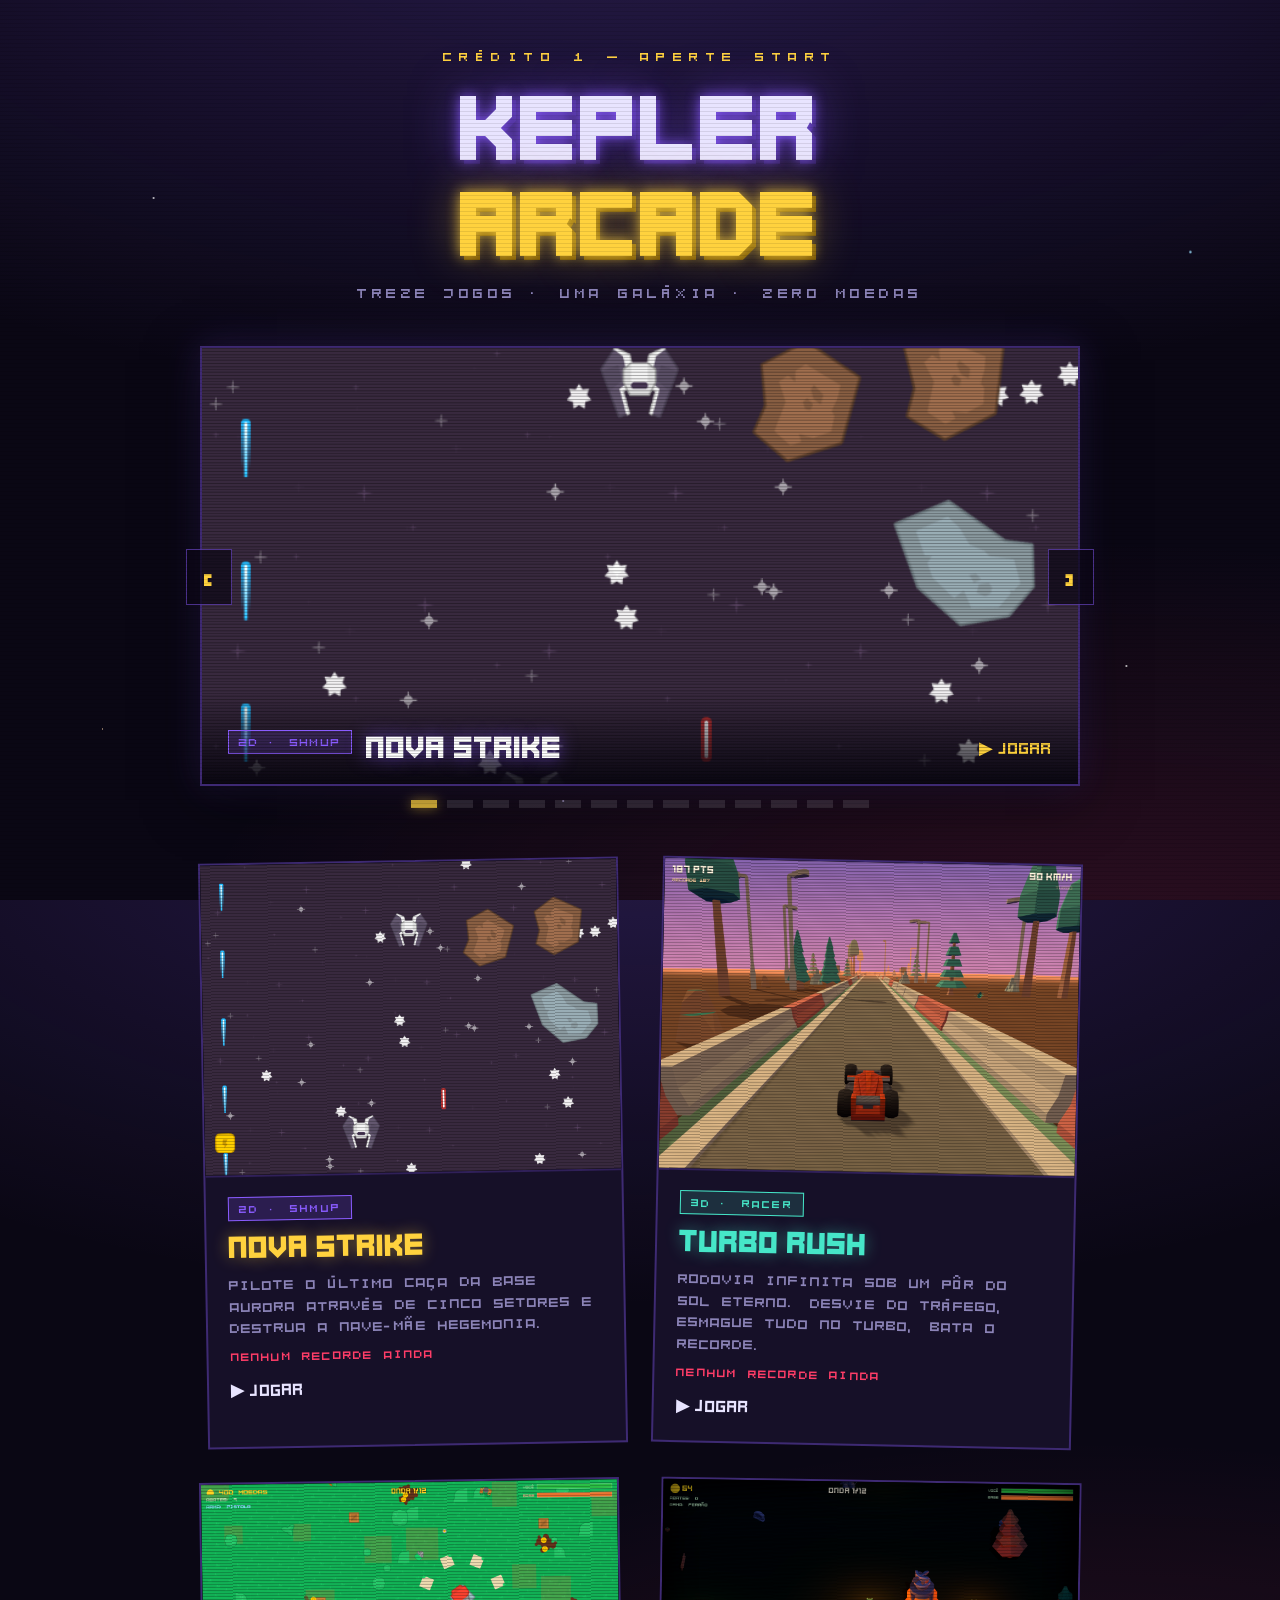
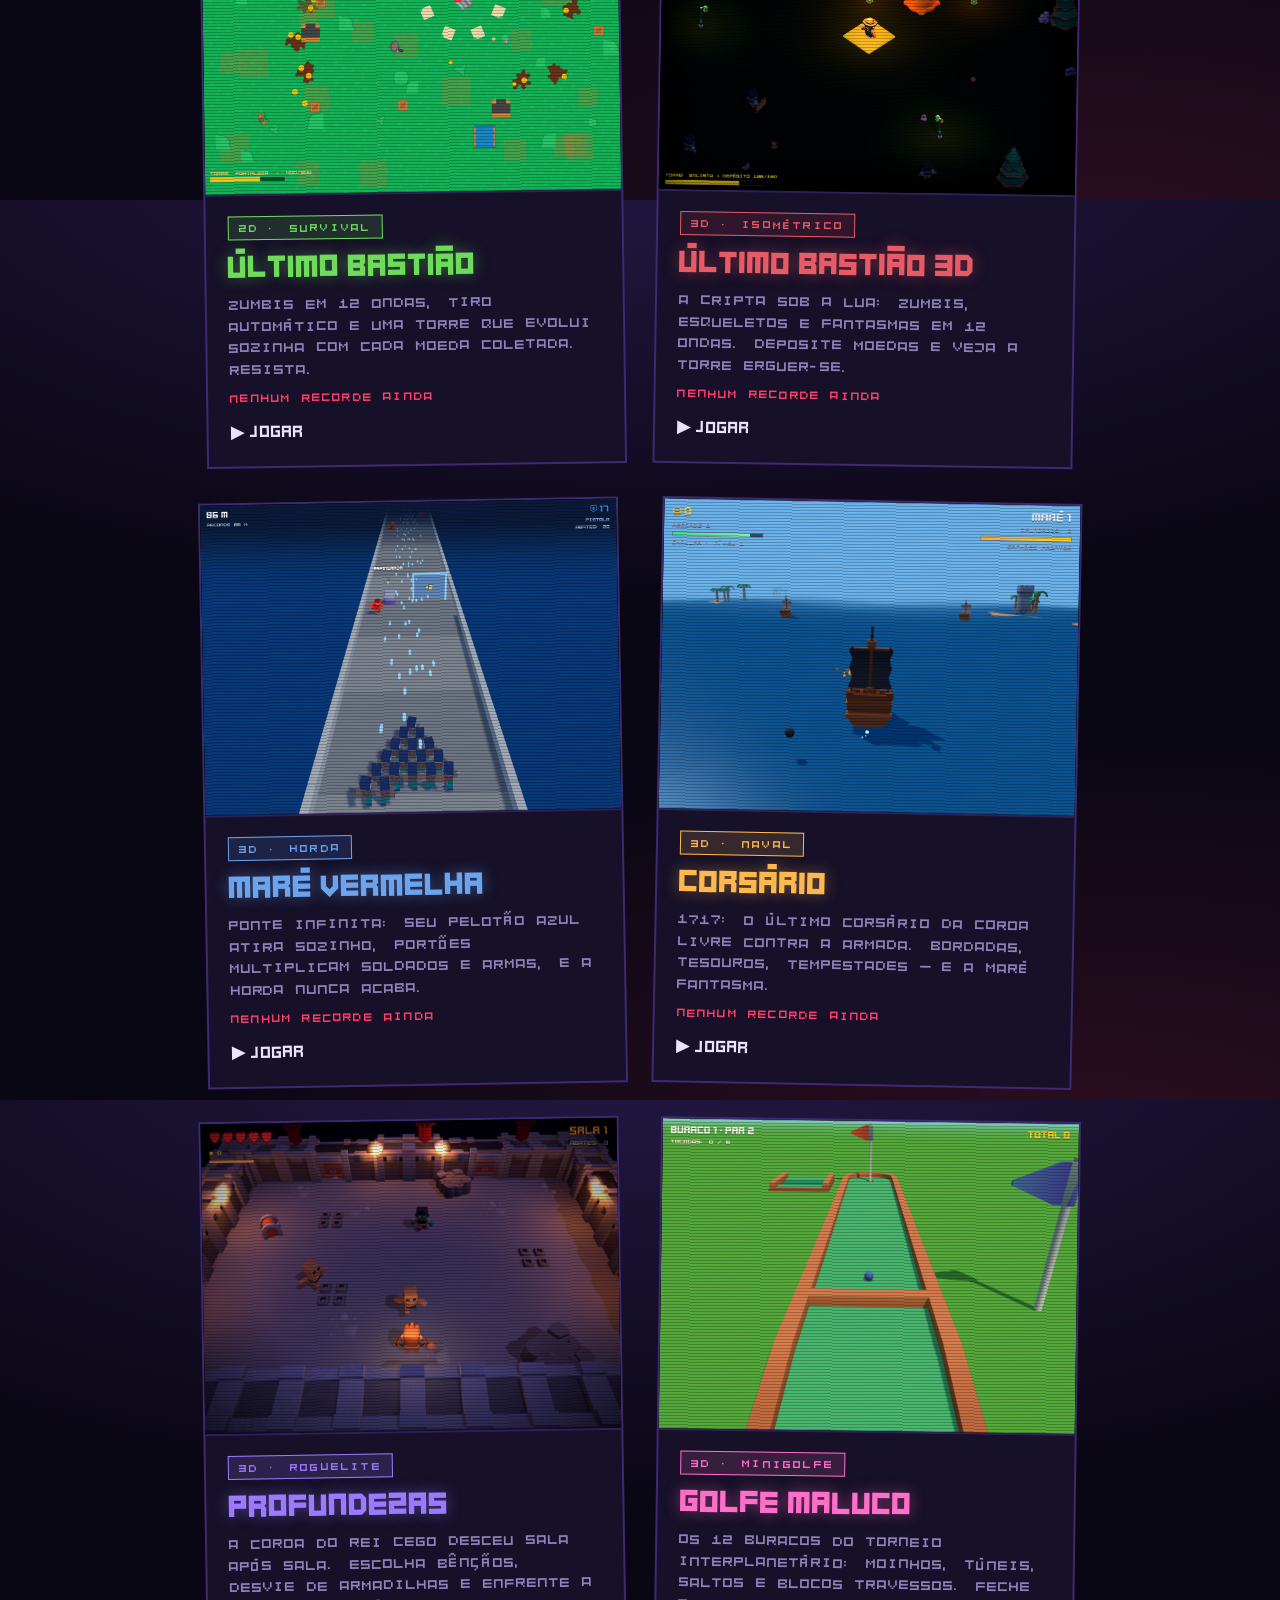
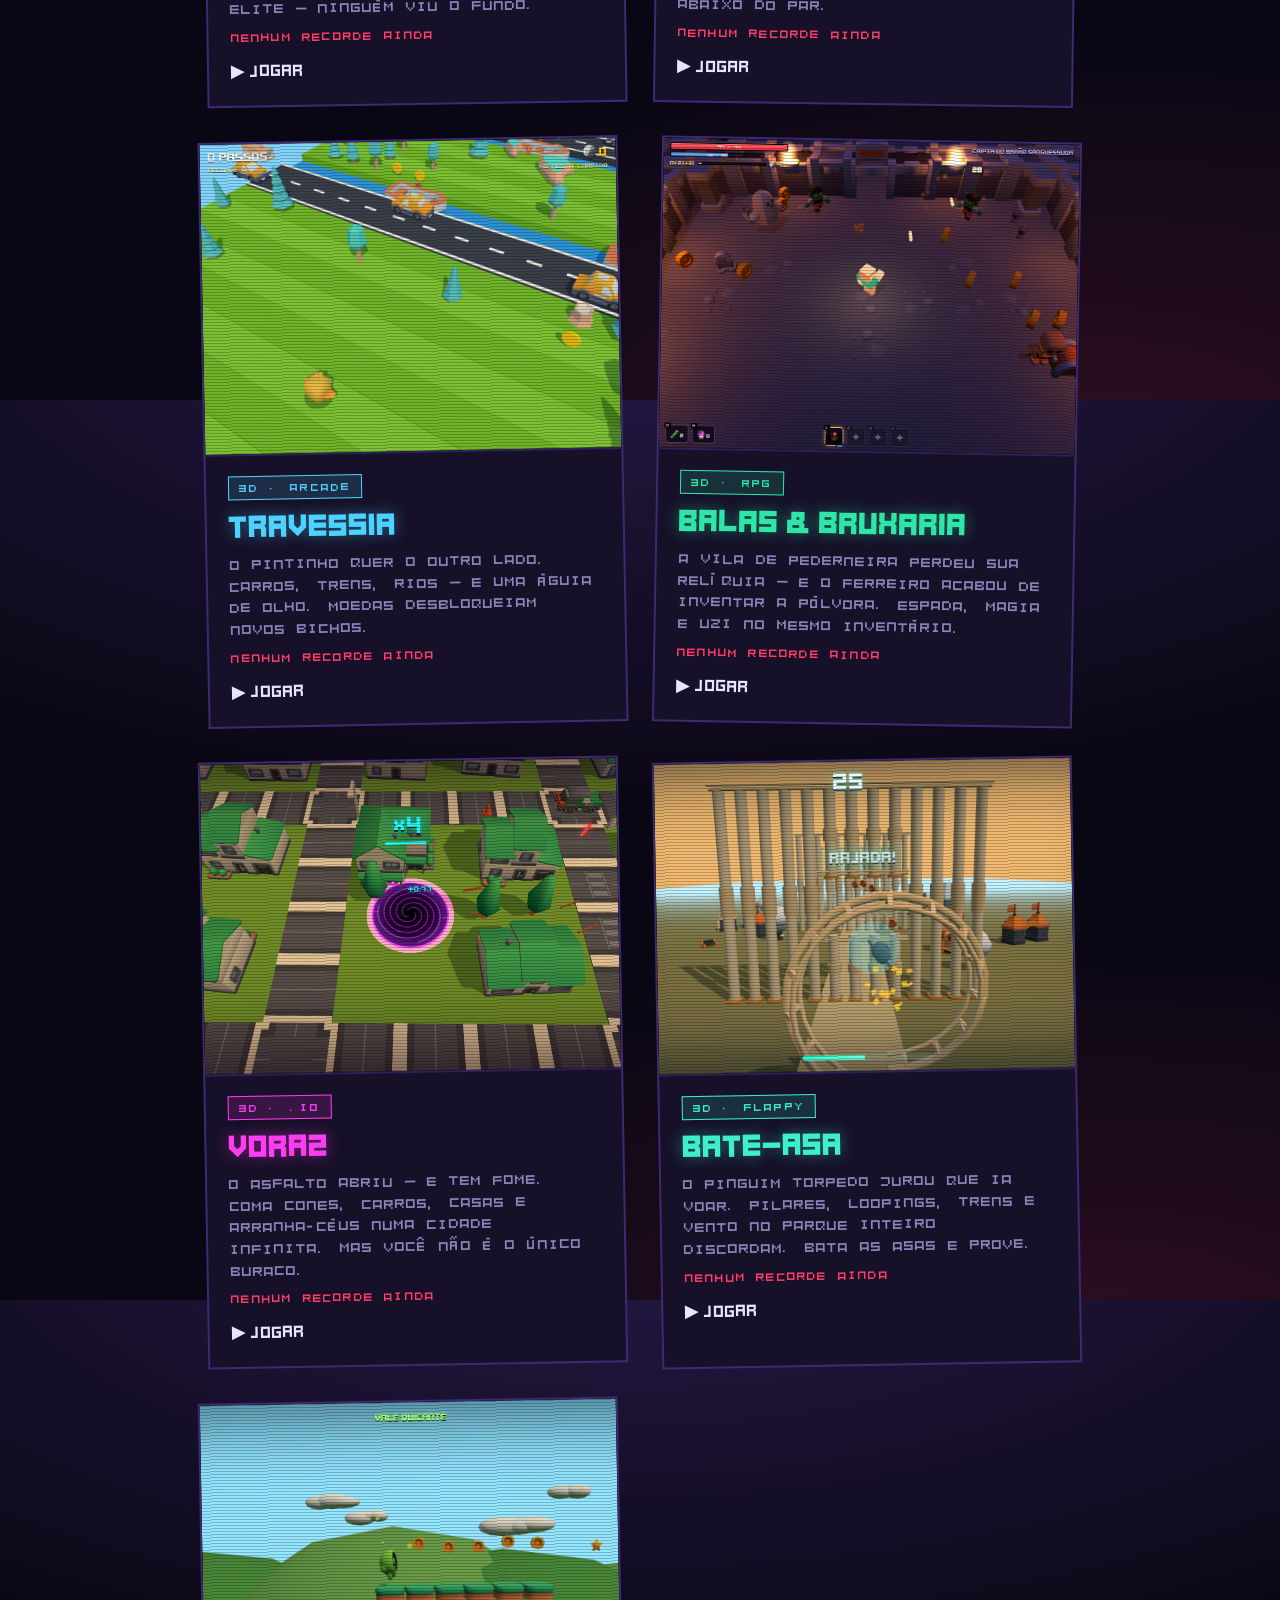
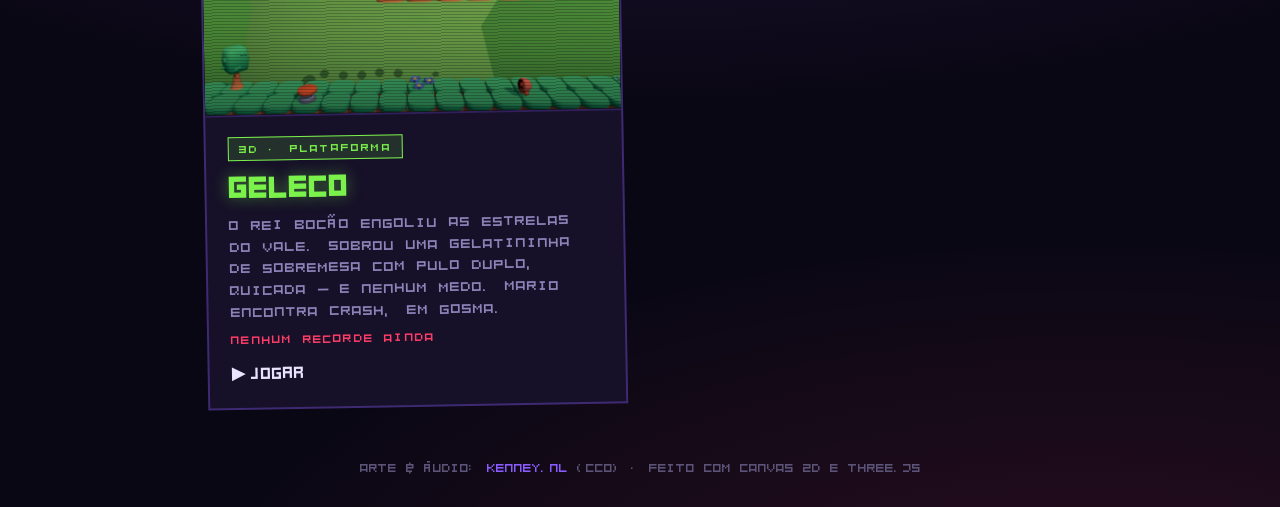
==== commit 1e266c9c: "GELECO — plataforma 3D side-scrolling com mapa de fases e chefe (13º jogo) Mario encontra Crash, em " ====
--- a/index.html
+++ b/index.html
@@ -17,7 +17,7 @@
   <header>
     <p class="coin">CRÉDITO 1 — APERTE START</p>
     <h1 class="marquee">KEPLER<em>ARCADE</em></h1>
-    <p class="sub">doze jogos · uma galáxia · zero moedas</p>
+    <p class="sub">treze jogos · uma galáxia · zero moedas</p>
   </header>
 
   <!-- Carrossel de destaque -->
@@ -71,6 +71,10 @@
         <img src="assets/shots/bate-asa.png" alt="BATE-ASA">
         <div class="car-info"><span class="badge badge-asa">3D · FLAPPY</span><h3>BATE-ASA</h3><span class="car-play">▶ JOGAR</span></div>
       </a>
+      <a class="car-slide" href="geleco/">
+        <img src="assets/shots/geleco.png" alt="GELECO">
+        <div class="car-info"><span class="badge badge-gel">3D · PLATAFORMA</span><h3>GELECO</h3><span class="car-play">▶ JOGAR</span></div>
+      </a>
       <div class="scan"></div>
     </div>
     <button class="car-arrow car-prev" id="car-prev" aria-label="Anterior">‹</button>
@@ -255,6 +259,21 @@
         <h2>BATE-ASA</h2>
         <p>O pinguim Torpedo jurou que ia voar. Pilares, loopings, trens e vento no parque inteiro discordam. Bata as asas e prove.</p>
         <span class="rec" data-key="bateasa_record" data-suffix=" pts"></span>
+        <span class="play">▶ JOGAR</span>
+      </div>
+    </a>
+
+    <!-- GELECO -->
+    <a class="cab cab-gel" href="geleco/">
+      <div class="cab-screen">
+        <img src="assets/shots/geleco.png" alt="GELECO — gameplay" loading="lazy">
+        <div class="scan"></div>
+      </div>
+      <div class="cab-info">
+        <span class="badge badge-gel">3D · PLATAFORMA</span>
+        <h2>GELECO</h2>
+        <p>O Rei Bocão engoliu as estrelas do vale. Sobrou uma gelatininha de sobremesa com pulo duplo, QUICADA — e nenhum medo. Mario encontra Crash, em gosma.</p>
+        <span class="rec" data-key="geleco_record" data-suffix=" estrelas"></span>
         <span class="play">▶ JOGAR</span>
       </div>
     </a>
--- a/style.css
+++ b/style.css
@@ -228,6 +228,7 @@
 .badge-rpg { background: rgba(46,230,168,.14); color: #2ee6a8; border: 1px solid #2ee6a8; }
 .badge-voraz { background: rgba(255,61,240,.14); color: #ff3df0; border: 1px solid #ff3df0; }
 .badge-asa { background: rgba(61,240,200,.14); color: #3df0c8; border: 1px solid #3df0c8; }
+.badge-gel { background: rgba(123,242,76,.14); color: #7bf24c; border: 1px solid #7bf24c; }
 
 .cab h2 {
   font-family: 'Kenney Future', sans-serif;
@@ -255,6 +256,8 @@
 .cab-voraz:hover { box-shadow: 0 18px 50px rgba(0,0,0,.6), 0 0 38px rgba(255,61,240,.3); border-color: #ff3df0; }
 .cab-asa h2 { color: #3df0c8; text-shadow: 0 0 16px rgba(61,240,200,.45); }
 .cab-asa:hover { box-shadow: 0 18px 50px rgba(0,0,0,.6), 0 0 38px rgba(61,240,200,.3); border-color: #3df0c8; }
+.cab-gel h2 { color: #7bf24c; text-shadow: 0 0 16px rgba(123,242,76,.45); }
+.cab-gel:hover { box-shadow: 0 18px 50px rgba(0,0,0,.6), 0 0 38px rgba(123,242,76,.3); border-color: #7bf24c; }
 .cab:nth-child(3) { transform: rotate(-0.8deg); }
 .cab:nth-child(4) { transform: rotate(0.9deg); }
 .cab:nth-child(5) { transform: rotate(-1deg); }
--- a/style.css
+++ b/style.css
@@ -228,6 +228,7 @@
 .badge-rpg { background: rgba(46,230,168,.14); color: #2ee6a8; border: 1px solid #2ee6a8; }
 .badge-voraz { background: rgba(255,61,240,.14); color: #ff3df0; border: 1px solid #ff3df0; }
 .badge-asa { background: rgba(61,240,200,.14); color: #3df0c8; border: 1px solid #3df0c8; }
+.badge-gel { background: rgba(123,242,76,.14); color: #7bf24c; border: 1px solid #7bf24c; }
 
 .cab h2 {
   font-family: 'Kenney Future', sans-serif;
@@ -255,6 +256,8 @@
 .cab-voraz:hover { box-shadow: 0 18px 50px rgba(0,0,0,.6), 0 0 38px rgba(255,61,240,.3); border-color: #ff3df0; }
 .cab-asa h2 { color: #3df0c8; text-shadow: 0 0 16px rgba(61,240,200,.45); }
 .cab-asa:hover { box-shadow: 0 18px 50px rgba(0,0,0,.6), 0 0 38px rgba(61,240,200,.3); border-color: #3df0c8; }
+.cab-gel h2 { color: #7bf24c; text-shadow: 0 0 16px rgba(123,242,76,.45); }
+.cab-gel:hover { box-shadow: 0 18px 50px rgba(0,0,0,.6), 0 0 38px rgba(123,242,76,.3); border-color: #7bf24c; }
 .cab:nth-child(3) { transform: rotate(-0.8deg); }
 .cab:nth-child(4) { transform: rotate(0.9deg); }
 .cab:nth-child(5) { transform: rotate(-1deg); }
